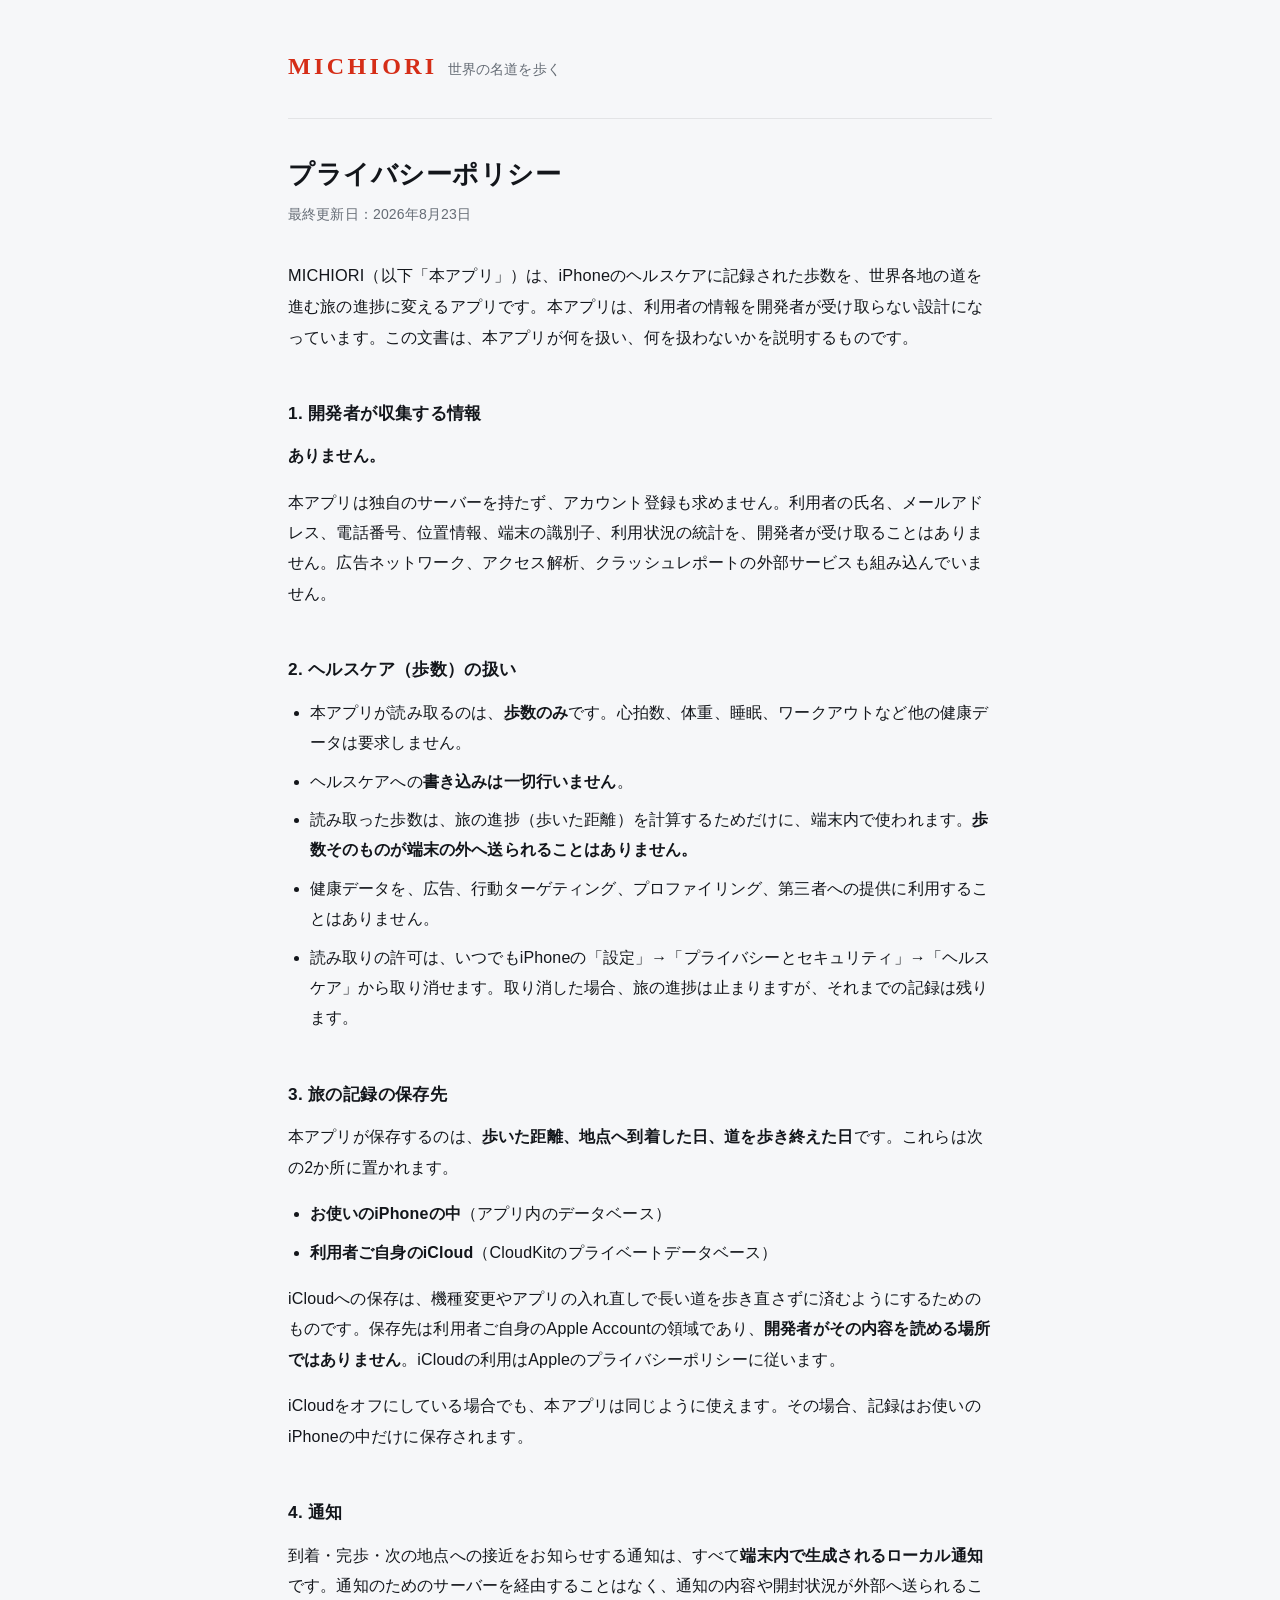
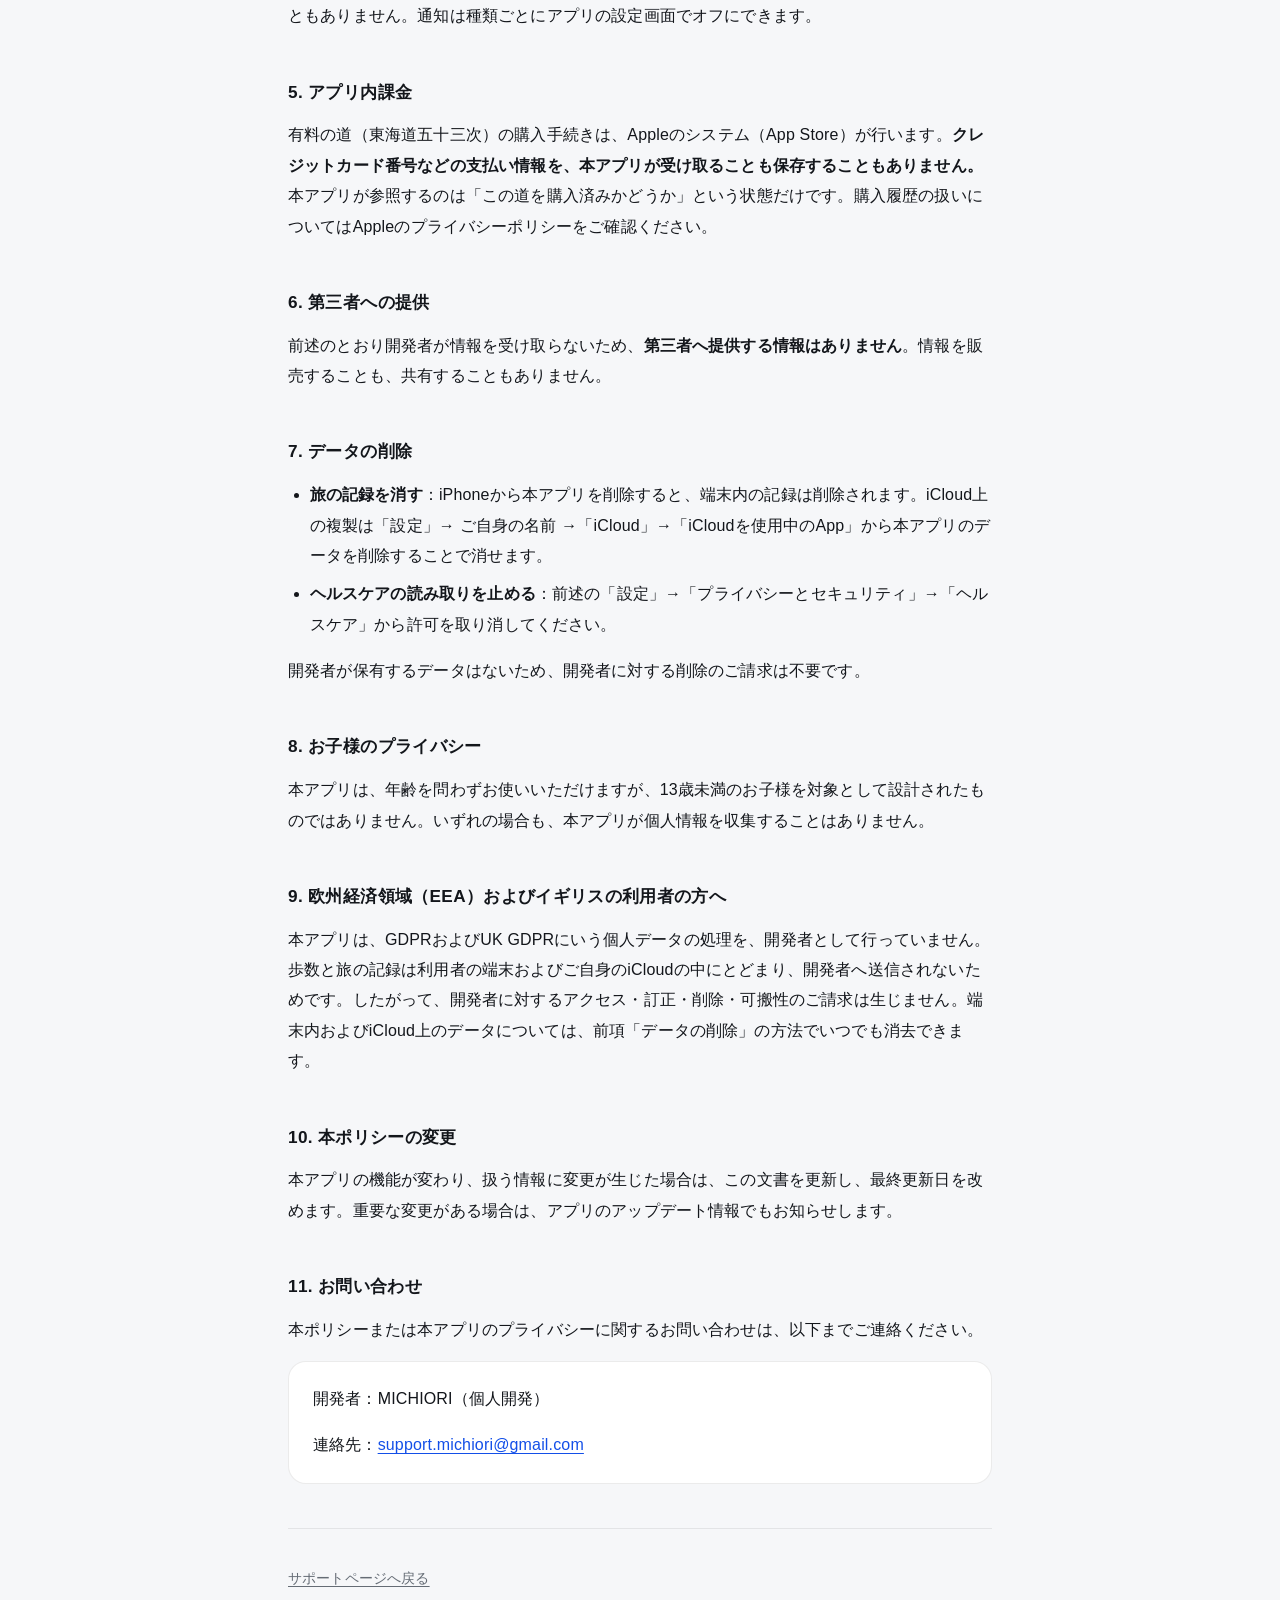
==== privacy-policy.html @ 14dda712 "サポートページとプライバシーポリシーを公開する" ====
<!doctype html>
<html lang="ja">
  <head>
    <meta charset="utf-8" />
    <meta name="viewport" content="width=device-width, initial-scale=1" />
    <title>プライバシーポリシー｜MICHIORI</title>
    <meta
      name="description"
      content="iOSアプリMICHIORIのプライバシーポリシー。歩数と旅の記録は端末とご自身のiCloudにとどまり、開発者が受け取ることはありません。"
    />
    <link rel="stylesheet" href="style.css" />
  </head>
  <body>
    <div class="wrap">
      <header class="site">
        <a class="brand" href="./">
          <span class="mark">MICHIORI</span>
          <span class="tag">世界の名道を歩く</span>
        </a>
      </header>

      <main>
        <h1>プライバシーポリシー</h1>
        <p class="updated">最終更新日：2026年8月23日</p>

        <p class="lead">
          MICHIORI（以下「本アプリ」）は、iPhoneのヘルスケアに記録された歩数を、世界各地の道を進む旅の進捗に変えるアプリです。本アプリは、利用者の情報を開発者が受け取らない設計になっています。この文書は、本アプリが何を扱い、何を扱わないかを説明するものです。
        </p>

        <h2>1. 開発者が収集する情報</h2>
        <p><strong>ありません。</strong></p>
        <p>
          本アプリは独自のサーバーを持たず、アカウント登録も求めません。利用者の氏名、メールアドレス、電話番号、位置情報、端末の識別子、利用状況の統計を、開発者が受け取ることはありません。広告ネットワーク、アクセス解析、クラッシュレポートの外部サービスも組み込んでいません。
        </p>

        <h2>2. ヘルスケア（歩数）の扱い</h2>
        <ul>
          <li>
            本アプリが読み取るのは、<strong>歩数のみ</strong>です。心拍数、体重、睡眠、ワークアウトなど他の健康データは要求しません。
          </li>
          <li>ヘルスケアへの<strong>書き込みは一切行いません</strong>。</li>
          <li>
            読み取った歩数は、旅の進捗（歩いた距離）を計算するためだけに、端末内で使われます。<strong>歩数そのものが端末の外へ送られることはありません。</strong>
          </li>
          <li>健康データを、広告、行動ターゲティング、プロファイリング、第三者への提供に利用することはありません。</li>
          <li>
            読み取りの許可は、いつでもiPhoneの「設定」→「プライバシーとセキュリティ」→「ヘルスケア」から取り消せます。取り消した場合、旅の進捗は止まりますが、それまでの記録は残ります。
          </li>
        </ul>

        <h2>3. 旅の記録の保存先</h2>
        <p>
          本アプリが保存するのは、<strong>歩いた距離、地点へ到着した日、道を歩き終えた日</strong>です。これらは次の2か所に置かれます。
        </p>
        <ul>
          <li><strong>お使いのiPhoneの中</strong>（アプリ内のデータベース）</li>
          <li><strong>利用者ご自身のiCloud</strong>（CloudKitのプライベートデータベース）</li>
        </ul>
        <p>
          iCloudへの保存は、機種変更やアプリの入れ直しで長い道を歩き直さずに済むようにするためのものです。保存先は利用者ご自身のApple Accountの領域であり、<strong>開発者がその内容を読める場所ではありません</strong>。iCloudの利用はAppleのプライバシーポリシーに従います。
        </p>
        <p>
          iCloudをオフにしている場合でも、本アプリは同じように使えます。その場合、記録はお使いのiPhoneの中だけに保存されます。
        </p>

        <h2>4. 通知</h2>
        <p>
          到着・完歩・次の地点への接近をお知らせする通知は、すべて<strong>端末内で生成されるローカル通知</strong>です。通知のためのサーバーを経由することはなく、通知の内容や開封状況が外部へ送られることもありません。通知は種類ごとにアプリの設定画面でオフにできます。
        </p>

        <h2>5. アプリ内課金</h2>
        <p>
          有料の道（東海道五十三次）の購入手続きは、Appleのシステム（App Store）が行います。<strong>クレジットカード番号などの支払い情報を、本アプリが受け取ることも保存することもありません。</strong>
          本アプリが参照するのは「この道を購入済みかどうか」という状態だけです。購入履歴の扱いについてはAppleのプライバシーポリシーをご確認ください。
        </p>

        <h2>6. 第三者への提供</h2>
        <p>
          前述のとおり開発者が情報を受け取らないため、<strong>第三者へ提供する情報はありません</strong>。情報を販売することも、共有することもありません。
        </p>

        <h2>7. データの削除</h2>
        <ul>
          <li>
            <strong>旅の記録を消す</strong>：iPhoneから本アプリを削除すると、端末内の記録は削除されます。iCloud上の複製は「設定」→ ご自身の名前 →「iCloud」→「iCloudを使用中のApp」から本アプリのデータを削除することで消せます。
          </li>
          <li>
            <strong>ヘルスケアの読み取りを止める</strong>：前述の「設定」→「プライバシーとセキュリティ」→「ヘルスケア」から許可を取り消してください。
          </li>
        </ul>
        <p>開発者が保有するデータはないため、開発者に対する削除のご請求は不要です。</p>

        <h2>8. お子様のプライバシー</h2>
        <p>
          本アプリは、年齢を問わずお使いいただけますが、13歳未満のお子様を対象として設計されたものではありません。いずれの場合も、本アプリが個人情報を収集することはありません。
        </p>

        <h2>9. 欧州経済領域（EEA）およびイギリスの利用者の方へ</h2>
        <p>
          本アプリは、GDPRおよびUK GDPRにいう個人データの処理を、開発者として行っていません。歩数と旅の記録は利用者の端末およびご自身のiCloudの中にとどまり、開発者へ送信されないためです。したがって、開発者に対するアクセス・訂正・削除・可搬性のご請求は生じません。端末内およびiCloud上のデータについては、前項「データの削除」の方法でいつでも消去できます。
        </p>

        <h2>10. 本ポリシーの変更</h2>
        <p>
          本アプリの機能が変わり、扱う情報に変更が生じた場合は、この文書を更新し、最終更新日を改めます。重要な変更がある場合は、アプリのアップデート情報でもお知らせします。
        </p>

        <h2>11. お問い合わせ</h2>
        <p>本ポリシーまたは本アプリのプライバシーに関するお問い合わせは、以下までご連絡ください。</p>
        <div class="card">
          <p>開発者：MICHIORI（個人開発）</p>
          <p>
            連絡先：<a href="mailto:support.michiori@gmail.com">support.michiori@gmail.com</a>
          </p>
        </div>
      </main>

      <hr />
      <footer class="site">
        <p><a href="./">サポートページへ戻る</a></p>
      </footer>
    </div>
  </body>
</html>
---- style.css ----
:root {
  --paper: #f6f7f9;
  --surface: #ffffff;
  --text: #13161b;
  --muted: #656c75;
  --blue: #134fe8;
  --vermilion: #d52d17;
  --line: rgba(0, 0, 0, 0.08);
}

@media (prefers-color-scheme: dark) {
  :root {
    --paper: #14161a;
    --surface: #1c1f25;
    --text: #eceef2;
    --muted: #a0a7b2;
    --blue: #7fa0ff;
    --vermilion: #ff7a5e;
    --line: rgba(255, 255, 255, 0.12);
  }
}

* {
  box-sizing: border-box;
}

html {
  -webkit-text-size-adjust: 100%;
}

body {
  margin: 0;
  padding: 0 20px 72px;
  background: var(--paper);
  color: var(--text);
  font-family: -apple-system, BlinkMacSystemFont, "Hiragino Sans", "Noto Sans JP",
    "Yu Gothic", sans-serif;
  font-size: 16px;
  line-height: 1.9;
  letter-spacing: 0.01em;
}

.wrap {
  max-width: 44rem;
  margin: 0 auto;
}

header.site {
  padding: 44px 0 28px;
  border-bottom: 1px solid var(--line);
  margin-bottom: 36px;
}

.brand {
  display: inline-flex;
  align-items: baseline;
  gap: 10px;
  text-decoration: none;
  color: inherit;
}

.brand .mark {
  font-family: "Hiragino Mincho ProN", "Yu Mincho", "Noto Serif JP", serif;
  font-size: 1.5rem;
  font-weight: 600;
  letter-spacing: 0.14em;
  color: var(--vermilion);
}

.brand .tag {
  font-size: 0.875rem;
  color: var(--muted);
}

h1 {
  font-size: 1.6rem;
  line-height: 1.5;
  margin: 0 0 8px;
  letter-spacing: 0.02em;
}

h2 {
  font-size: 1.075rem;
  margin: 40px 0 12px;
  padding-top: 4px;
  letter-spacing: 0.02em;
}

h3 {
  font-size: 1rem;
  margin: 28px 0 6px;
}

p,
ul,
ol {
  margin: 0 0 16px;
}

ul,
ol {
  padding-left: 1.35em;
}

li {
  margin-bottom: 8px;
}

a {
  color: var(--blue);
  text-underline-offset: 3px;
}

strong {
  font-weight: 600;
}

.updated {
  color: var(--muted);
  font-size: 0.875rem;
  margin-bottom: 32px;
}

.lead {
  font-size: 1.02rem;
}

.card {
  background: var(--surface);
  border: 1px solid var(--line);
  border-radius: 18px;
  padding: 22px 24px;
  margin: 0 0 20px;
}

.card p:last-child,
.card ul:last-child {
  margin-bottom: 0;
}

.contact-mail {
  display: inline-block;
  font-size: 1.075rem;
  font-weight: 600;
  margin: 2px 0 10px;
  word-break: break-all;
}

.note {
  color: var(--muted);
  font-size: 0.9rem;
}

.faq h3 {
  margin-top: 26px;
}

.faq h3:first-of-type {
  margin-top: 0;
}

hr {
  border: 0;
  border-top: 1px solid var(--line);
  margin: 44px 0 28px;
}

footer.site {
  color: var(--muted);
  font-size: 0.875rem;
  padding-top: 8px;
}

footer.site a {
  color: var(--muted);
}
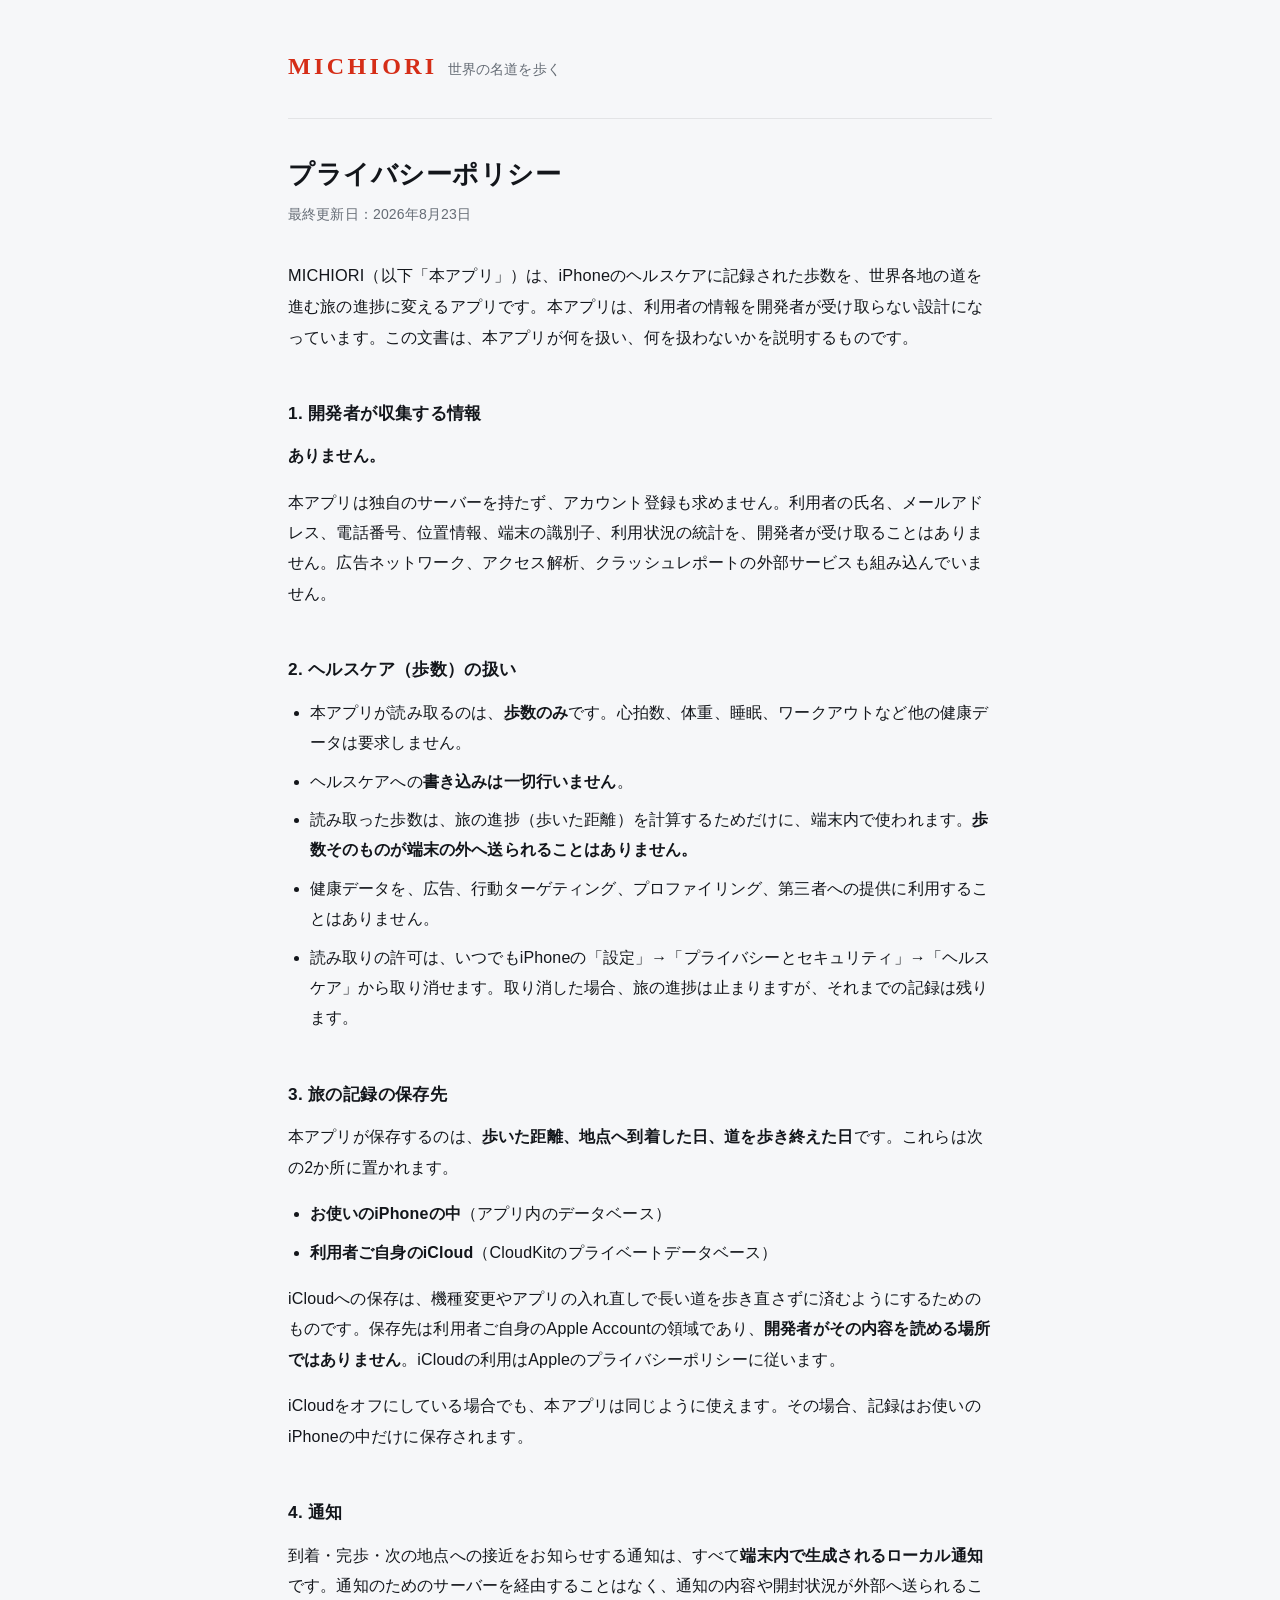
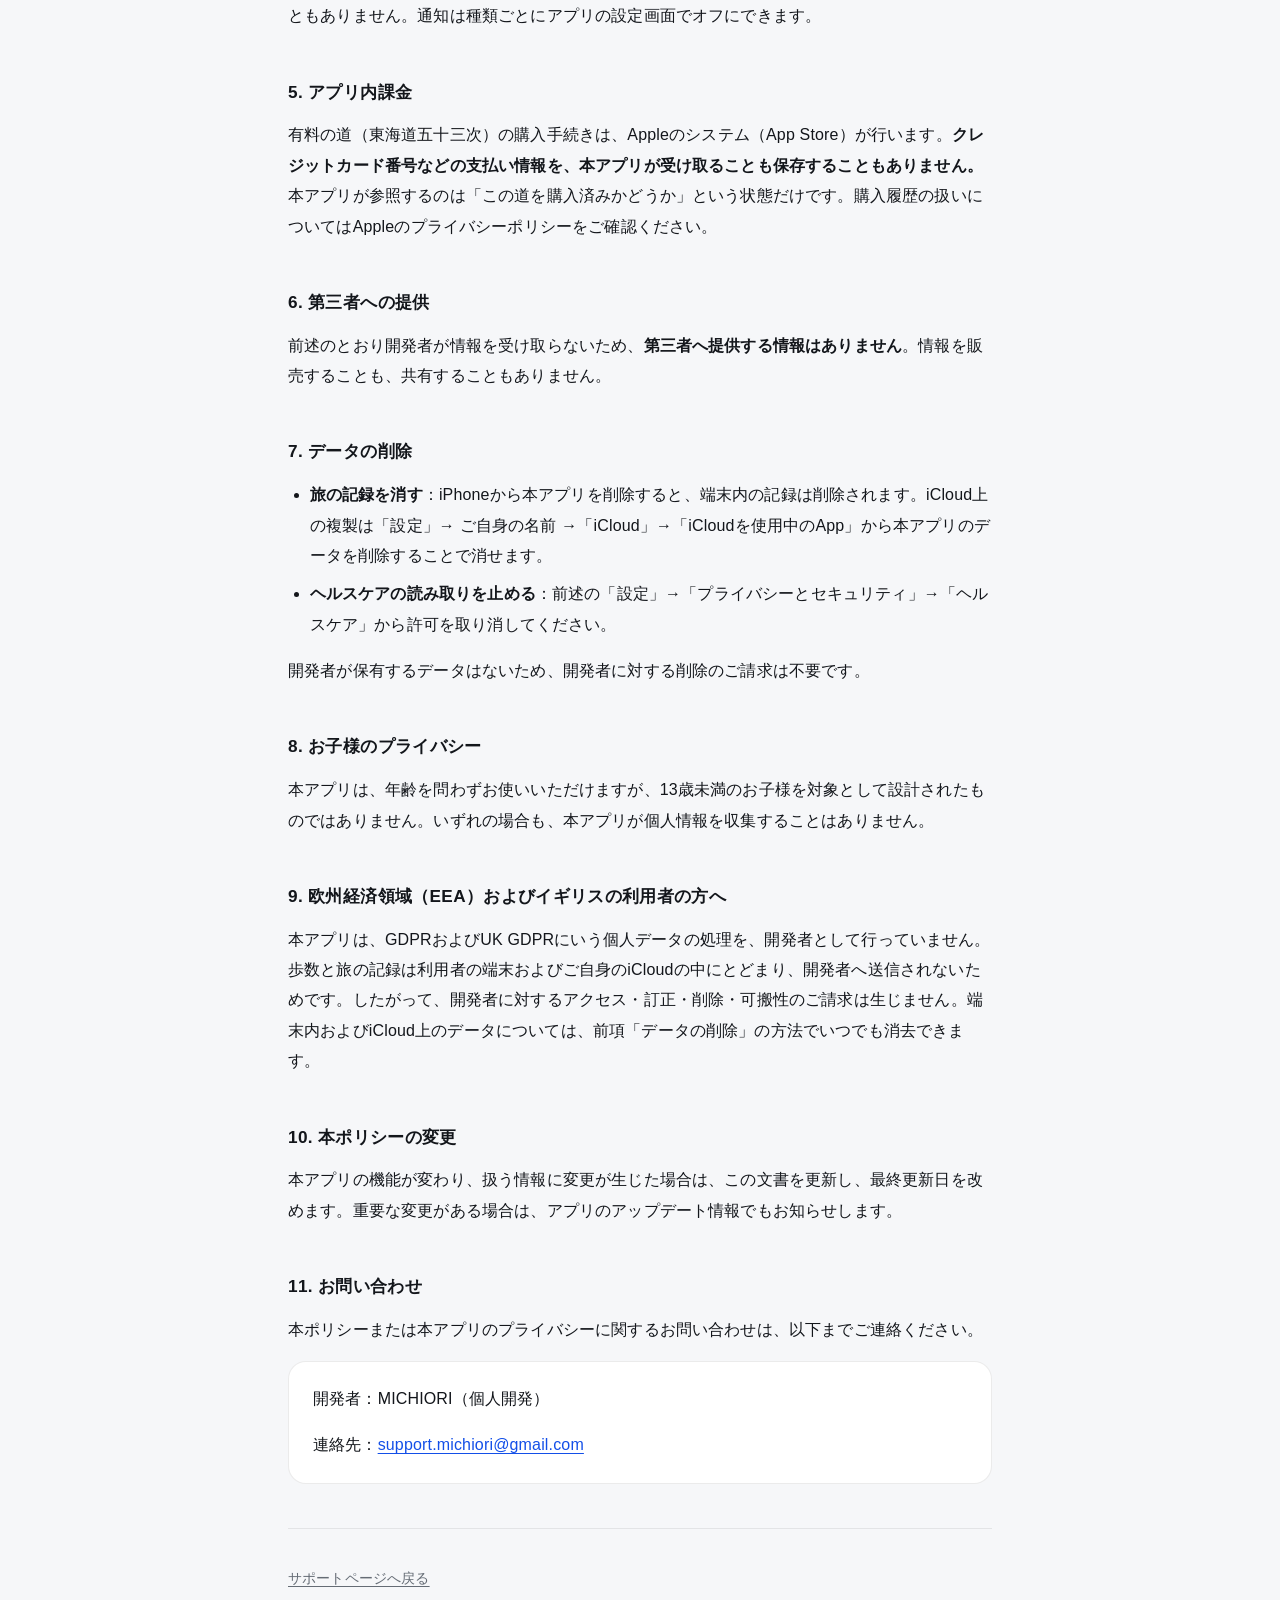
==== commit 4faad1d9: "トップページをサポート兼LPにする App Store Connectに登録済みのサポートURLがルートであるため、ページを 分けず、上半分にアプリの紹介、下半分に従来のサポートを置いた1枚にする。 " ====
--- a/privacy-policy.html
+++ b/privacy-policy.html
@@ -8,6 +8,10 @@
       name="description"
       content="iOSアプリMICHIORIのプライバシーポリシー。歩数と旅の記録は端末とご自身のiCloudにとどまり、開発者が受け取ることはありません。"
     />
+    <link rel="icon" href="images/favicon.png" sizes="64x64" />
+    <link rel="apple-touch-icon" href="images/apple-touch-icon.png" />
+    <meta name="theme-color" content="#f6f7f9" media="(prefers-color-scheme: light)" />
+    <meta name="theme-color" content="#14161a" media="(prefers-color-scheme: dark)" />
     <link rel="stylesheet" href="style.css" />
   </head>
   <body>
--- a/style.css
+++ b/style.css
@@ -174,3 +174,307 @@
 footer.site a {
   color: var(--muted);
 }
+
+/* ------------------------------------------------------------------
+   LP（トップページ）用。サポート・ポリシーの既存要素には触れない。
+   ------------------------------------------------------------------ */
+
+:root {
+  --cta-bg: #c62a15;
+  --cta-text: #ffffff;
+  --accent-soft: rgba(213, 45, 23, 0.09);
+}
+
+@media (prefers-color-scheme: dark) {
+  :root {
+    --cta-bg: #ff7a5e;
+    --cta-text: #241009;
+    --accent-soft: rgba(255, 122, 94, 0.13);
+  }
+}
+
+header.site {
+  display: flex;
+  flex-wrap: wrap;
+  align-items: baseline;
+  justify-content: space-between;
+  gap: 8px 20px;
+}
+
+.site-nav {
+  display: flex;
+  flex-wrap: wrap;
+  gap: 18px;
+  font-size: 0.9rem;
+}
+
+.site-nav a {
+  color: var(--muted);
+  text-decoration: none;
+  border-bottom: 1px solid var(--line);
+  padding-bottom: 2px;
+}
+
+.site-nav a:hover {
+  color: var(--text);
+}
+
+section {
+  scroll-margin-top: 20px;
+}
+
+main > section + section {
+  margin-top: 56px;
+}
+
+.eyebrow {
+  color: var(--muted);
+  font-size: 0.8rem;
+  letter-spacing: 0.16em;
+  margin: 0 0 10px;
+}
+
+.hero h1 {
+  font-size: clamp(1.75rem, 6.4vw, 2.45rem);
+  line-height: 1.45;
+  letter-spacing: 0.03em;
+  margin-bottom: 18px;
+}
+
+.hero .lead {
+  max-width: 34rem;
+}
+
+.cta {
+  margin: 24px 0 10px;
+}
+
+.button {
+  display: inline-block;
+  background: var(--cta-bg);
+  color: var(--cta-text);
+  font-size: 1rem;
+  font-weight: 600;
+  letter-spacing: 0.04em;
+  text-decoration: none;
+  padding: 14px 30px;
+  border-radius: 999px;
+  line-height: 1.4;
+}
+
+.button:hover {
+  opacity: 0.88;
+}
+
+.button:focus-visible,
+a:focus-visible {
+  outline: 2px solid var(--cta-bg);
+  outline-offset: 3px;
+}
+
+.cta-note {
+  margin-bottom: 6px;
+}
+
+.support-hint {
+  margin-bottom: 0;
+}
+
+.support-hint a {
+  color: var(--muted);
+}
+
+.cta-tail {
+  margin-top: 34px;
+}
+
+.shots {
+  display: flex;
+  flex-wrap: wrap;
+  justify-content: center;
+  gap: 16px;
+  margin-top: 30px;
+}
+
+.shots img {
+  width: calc(33.333% - 11px);
+  min-width: 150px;
+  max-width: 228px;
+  height: auto;
+  border-radius: 16px;
+  border: 1px solid var(--line);
+  box-shadow: 0 10px 30px rgba(0, 0, 0, 0.12);
+}
+
+.hero-shots img {
+  width: calc(50% - 8px);
+  max-width: 248px;
+}
+
+.step-list {
+  list-style: none;
+  counter-reset: step;
+  padding: 0;
+  margin: 0;
+}
+
+.step-list li {
+  counter-increment: step;
+  position: relative;
+  padding-left: 46px;
+  margin-bottom: 26px;
+}
+
+.step-list li::before {
+  content: counter(step);
+  position: absolute;
+  left: 0;
+  top: 2px;
+  width: 30px;
+  height: 30px;
+  border-radius: 50%;
+  background: var(--accent-soft);
+  color: var(--vermilion);
+  font-size: 0.9rem;
+  font-weight: 600;
+  display: flex;
+  align-items: center;
+  justify-content: center;
+}
+
+.step-list h3 {
+  margin: 0 0 4px;
+}
+
+.step-list p {
+  margin-bottom: 0;
+}
+
+.routes {
+  display: flex;
+  flex-direction: column;
+  gap: 18px;
+}
+
+.route {
+  background: var(--surface);
+  border: 1px solid var(--line);
+  border-radius: 18px;
+  overflow: hidden;
+}
+
+.route img {
+  display: block;
+  width: 100%;
+  height: auto;
+}
+
+.route-body {
+  padding: 18px 22px 20px;
+}
+
+.route h3 {
+  margin: 0 0 8px;
+}
+
+.route p {
+  margin-bottom: 0;
+}
+
+.route .meta {
+  display: flex;
+  flex-wrap: wrap;
+  align-items: center;
+  gap: 10px;
+  color: var(--muted);
+  font-size: 0.875rem;
+  margin-bottom: 8px;
+}
+
+.price {
+  background: var(--accent-soft);
+  color: var(--vermilion);
+  font-weight: 600;
+  border-radius: 999px;
+  padding: 2px 12px;
+}
+
+@media (min-width: 34rem) {
+  .route {
+    display: flex;
+    align-items: stretch;
+  }
+
+  .route img {
+    width: 42%;
+    height: 100%;
+    object-fit: cover;
+  }
+
+  .route-body {
+    width: 58%;
+    padding: 20px 24px;
+  }
+}
+
+.quiet-list {
+  list-style: none;
+  padding: 0;
+  margin: 0;
+}
+
+.quiet-list li {
+  border-top: 1px solid var(--line);
+  padding: 14px 0;
+  margin: 0;
+}
+
+.quiet-list li:last-child {
+  border-bottom: 1px solid var(--line);
+}
+
+#support .section-lead {
+  font-size: 1.6rem;
+  margin-top: 0;
+}
+
+#support h3.sub {
+  font-size: 1.075rem;
+  margin: 36px 0 12px;
+}
+
+#support .faq h4 {
+  font-size: 1rem;
+  margin: 26px 0 6px;
+}
+
+#support .faq h4:first-of-type {
+  margin-top: 0;
+}
+
+footer.site p {
+  margin-bottom: 6px;
+}
+
+/* 狭い画面では画面写真を横スクロールの一列にする（2枚＋1枚の折り返しを避ける） */
+@media (max-width: 33.999rem) {
+  .shots {
+    flex-wrap: nowrap;
+    justify-content: flex-start;
+    overflow-x: auto;
+    scroll-snap-type: x mandatory;
+    -webkit-overflow-scrolling: touch;
+    margin-left: -20px;
+    margin-right: -20px;
+    padding: 4px 20px 10px;
+  }
+
+  .shots img,
+  .hero-shots img {
+    flex: 0 0 auto;
+    width: 62%;
+    min-width: 0;
+    max-width: none;
+    scroll-snap-align: center;
+  }
+}
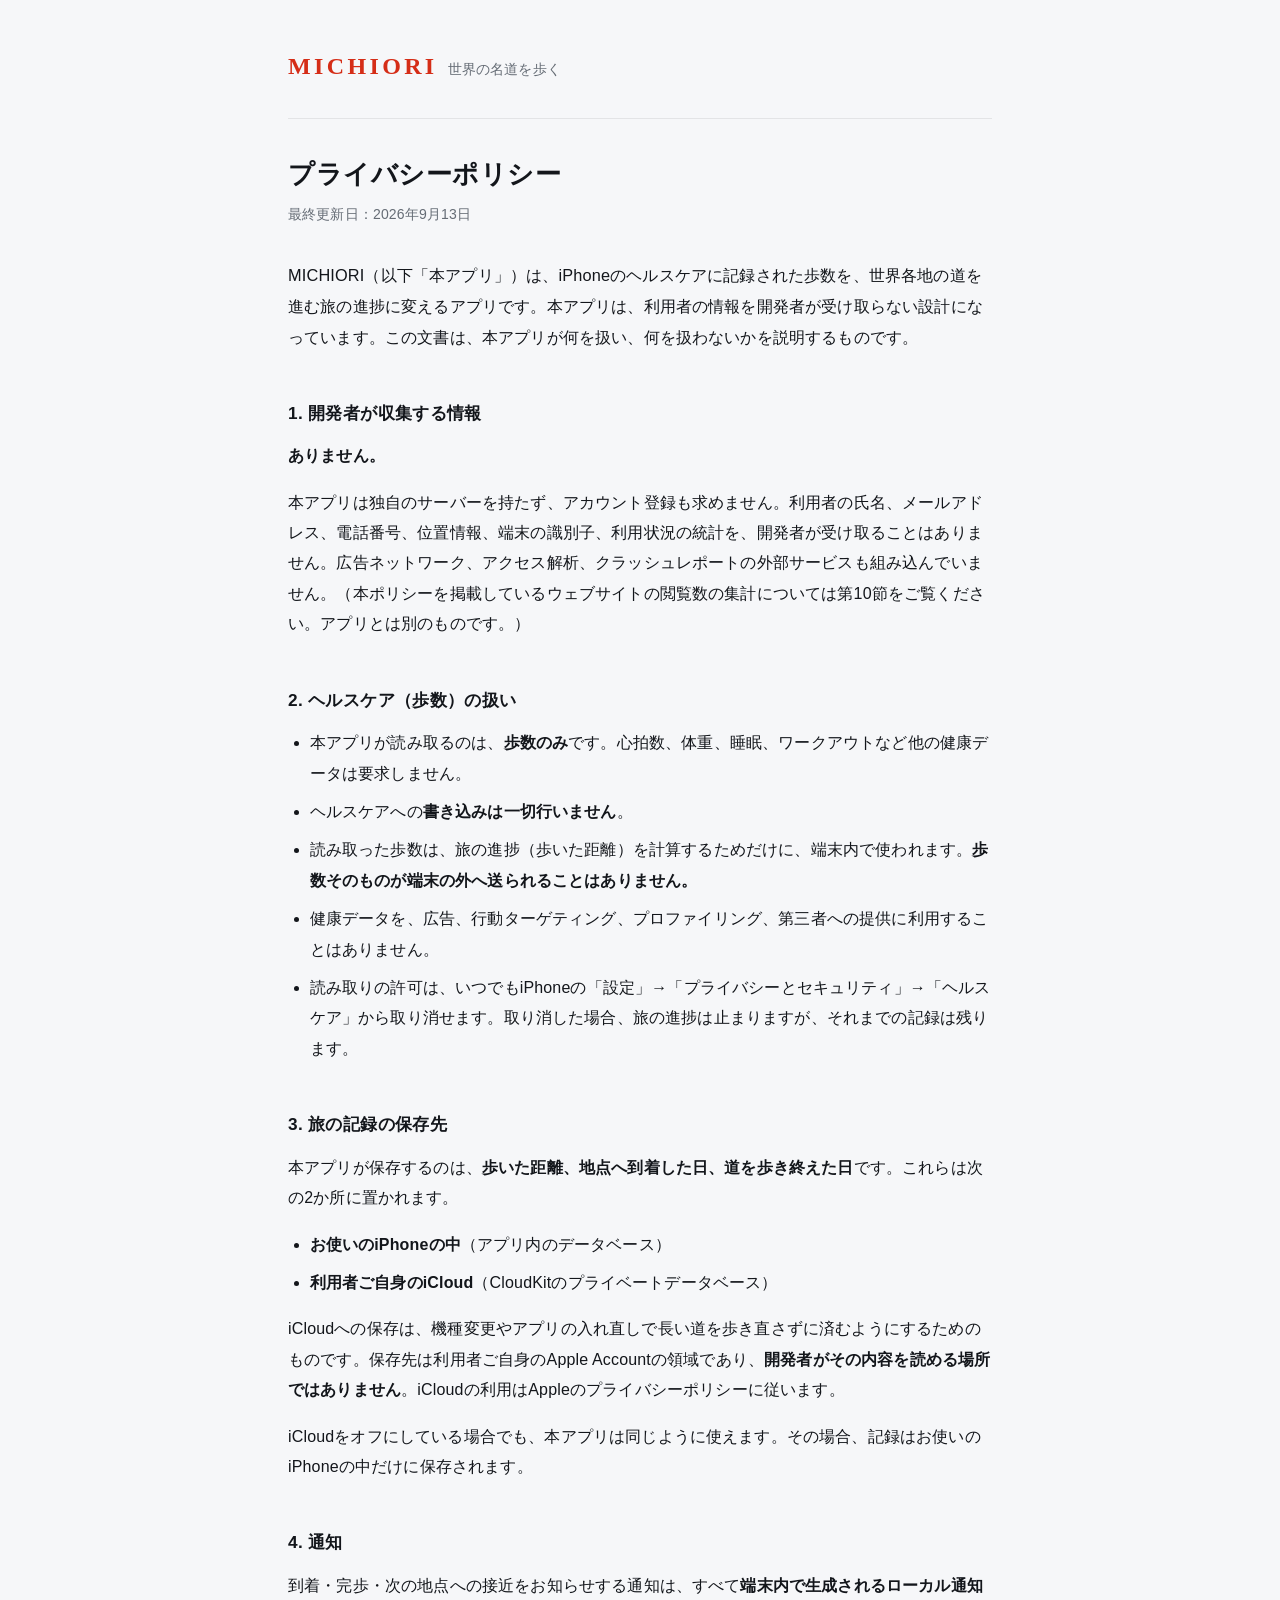
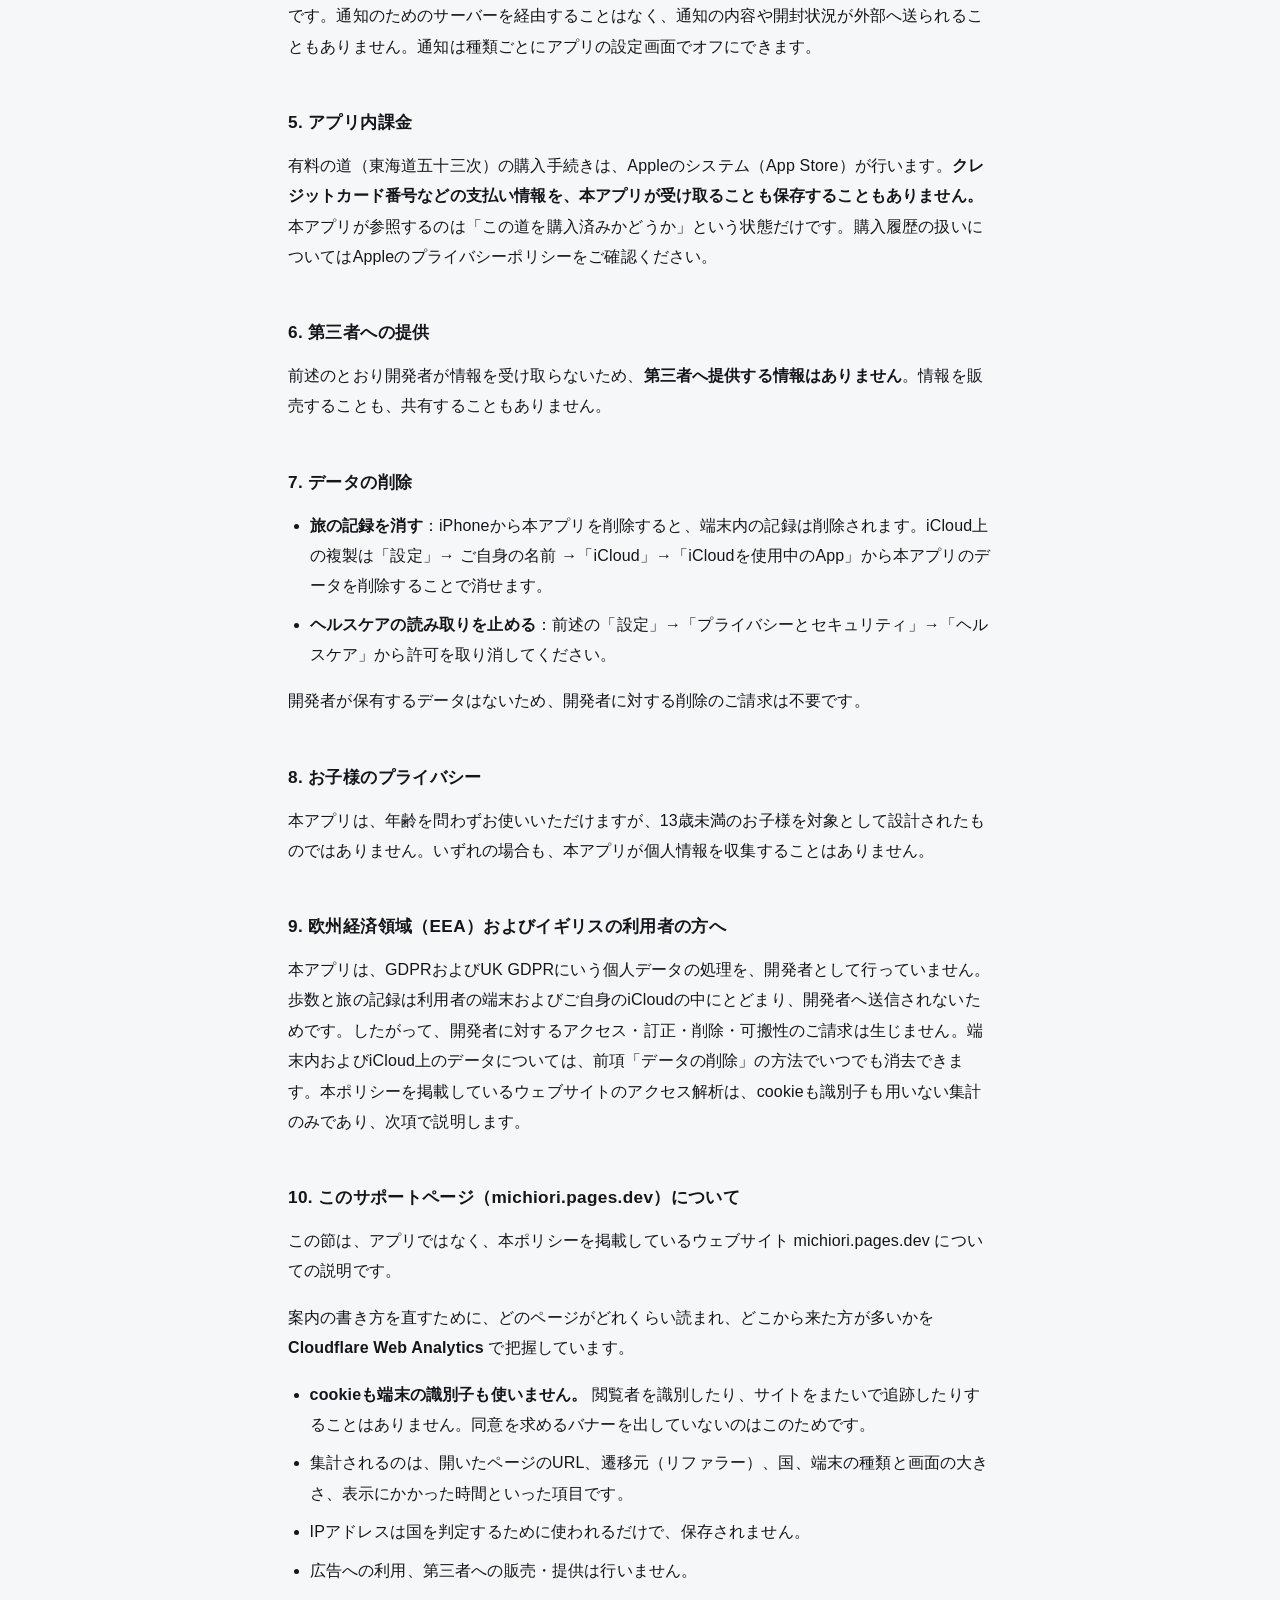
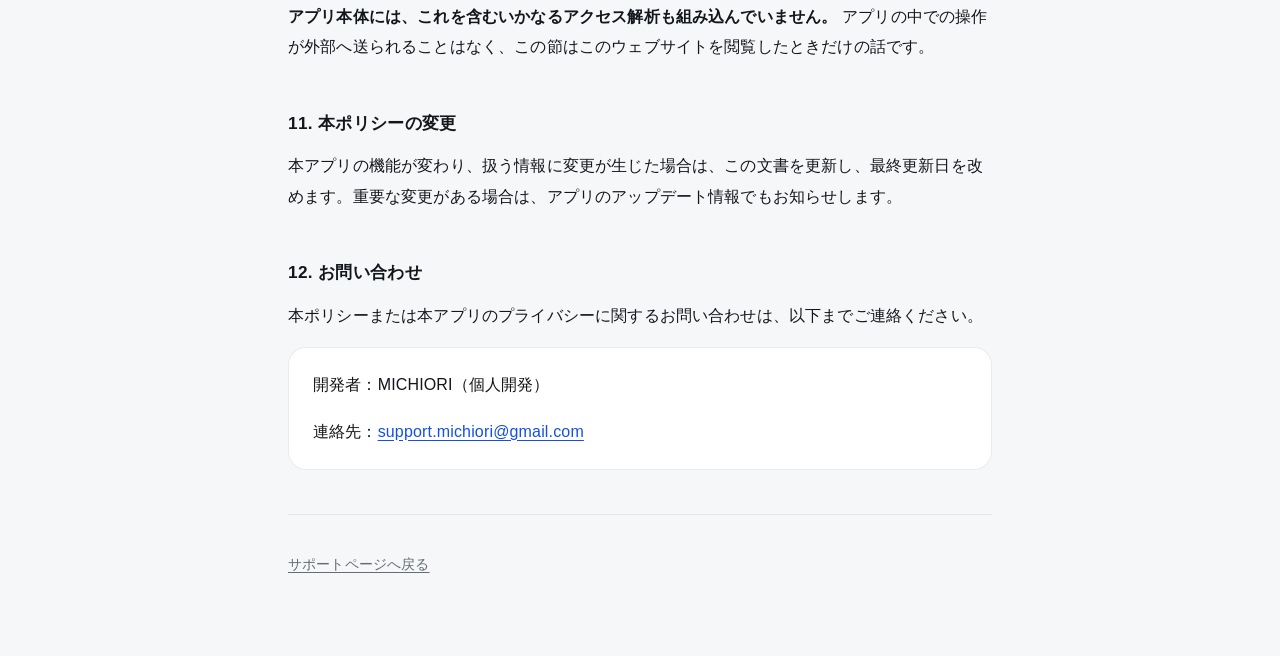
==== commit 742c3a46: "docs: サイトの閲覧計測をCloudflare Web Analyticsで行うことを明示する どれくらいの人が来てどこから来たかを知るために、サイト側の計測を入れる。 Googleアナリティクス" ====
--- a/privacy-policy.html
+++ b/privacy-policy.html
@@ -25,7 +25,7 @@
 
       <main>
         <h1>プライバシーポリシー</h1>
-        <p class="updated">最終更新日：2026年8月23日</p>
+        <p class="updated">最終更新日：2026年9月13日</p>
 
         <p class="lead">
           MICHIORI（以下「本アプリ」）は、iPhoneのヘルスケアに記録された歩数を、世界各地の道を進む旅の進捗に変えるアプリです。本アプリは、利用者の情報を開発者が受け取らない設計になっています。この文書は、本アプリが何を扱い、何を扱わないかを説明するものです。
@@ -34,7 +34,7 @@
         <h2>1. 開発者が収集する情報</h2>
         <p><strong>ありません。</strong></p>
         <p>
-          本アプリは独自のサーバーを持たず、アカウント登録も求めません。利用者の氏名、メールアドレス、電話番号、位置情報、端末の識別子、利用状況の統計を、開発者が受け取ることはありません。広告ネットワーク、アクセス解析、クラッシュレポートの外部サービスも組み込んでいません。
+          本アプリは独自のサーバーを持たず、アカウント登録も求めません。利用者の氏名、メールアドレス、電話番号、位置情報、端末の識別子、利用状況の統計を、開発者が受け取ることはありません。広告ネットワーク、アクセス解析、クラッシュレポートの外部サービスも組み込んでいません。（本ポリシーを掲載しているウェブサイトの閲覧数の集計については第10節をご覧ください。アプリとは別のものです。）
         </p>
 
         <h2>2. ヘルスケア（歩数）の扱い</h2>
@@ -101,15 +101,40 @@
 
         <h2>9. 欧州経済領域（EEA）およびイギリスの利用者の方へ</h2>
         <p>
-          本アプリは、GDPRおよびUK GDPRにいう個人データの処理を、開発者として行っていません。歩数と旅の記録は利用者の端末およびご自身のiCloudの中にとどまり、開発者へ送信されないためです。したがって、開発者に対するアクセス・訂正・削除・可搬性のご請求は生じません。端末内およびiCloud上のデータについては、前項「データの削除」の方法でいつでも消去できます。
+          本アプリは、GDPRおよびUK GDPRにいう個人データの処理を、開発者として行っていません。歩数と旅の記録は利用者の端末およびご自身のiCloudの中にとどまり、開発者へ送信されないためです。したがって、開発者に対するアクセス・訂正・削除・可搬性のご請求は生じません。端末内およびiCloud上のデータについては、前項「データの削除」の方法でいつでも消去できます。本ポリシーを掲載しているウェブサイトのアクセス解析は、cookieも識別子も用いない集計のみであり、次項で説明します。
         </p>
 
-        <h2>10. 本ポリシーの変更</h2>
+        <h2>10. このサポートページ（michiori.pages.dev）について</h2>
+        <p>
+          この節は、アプリではなく、本ポリシーを掲載しているウェブサイト
+          michiori.pages.dev についての説明です。
+        </p>
+        <p>
+          案内の書き方を直すために、どのページがどれくらい読まれ、どこから来た方が多いかを
+          <strong>Cloudflare Web Analytics</strong> で把握しています。
+        </p>
+        <ul>
+          <li>
+            <strong>cookieも端末の識別子も使いません。</strong>
+            閲覧者を識別したり、サイトをまたいで追跡したりすることはありません。同意を求めるバナーを出していないのはこのためです。
+          </li>
+          <li>
+            集計されるのは、開いたページのURL、遷移元（リファラー）、国、端末の種類と画面の大きさ、表示にかかった時間といった項目です。
+          </li>
+          <li>IPアドレスは国を判定するために使われるだけで、保存されません。</li>
+          <li>広告への利用、第三者への販売・提供は行いません。</li>
+        </ul>
+        <p>
+          <strong>アプリ本体には、これを含むいかなるアクセス解析も組み込んでいません。</strong>
+          アプリの中での操作が外部へ送られることはなく、この節はこのウェブサイトを閲覧したときだけの話です。
+        </p>
+
+        <h2>11. 本ポリシーの変更</h2>
         <p>
           本アプリの機能が変わり、扱う情報に変更が生じた場合は、この文書を更新し、最終更新日を改めます。重要な変更がある場合は、アプリのアップデート情報でもお知らせします。
         </p>
 
-        <h2>11. お問い合わせ</h2>
+        <h2>12. お問い合わせ</h2>
         <p>本ポリシーまたは本アプリのプライバシーに関するお問い合わせは、以下までご連絡ください。</p>
         <div class="card">
           <p>開発者：MICHIORI（個人開発）</p>
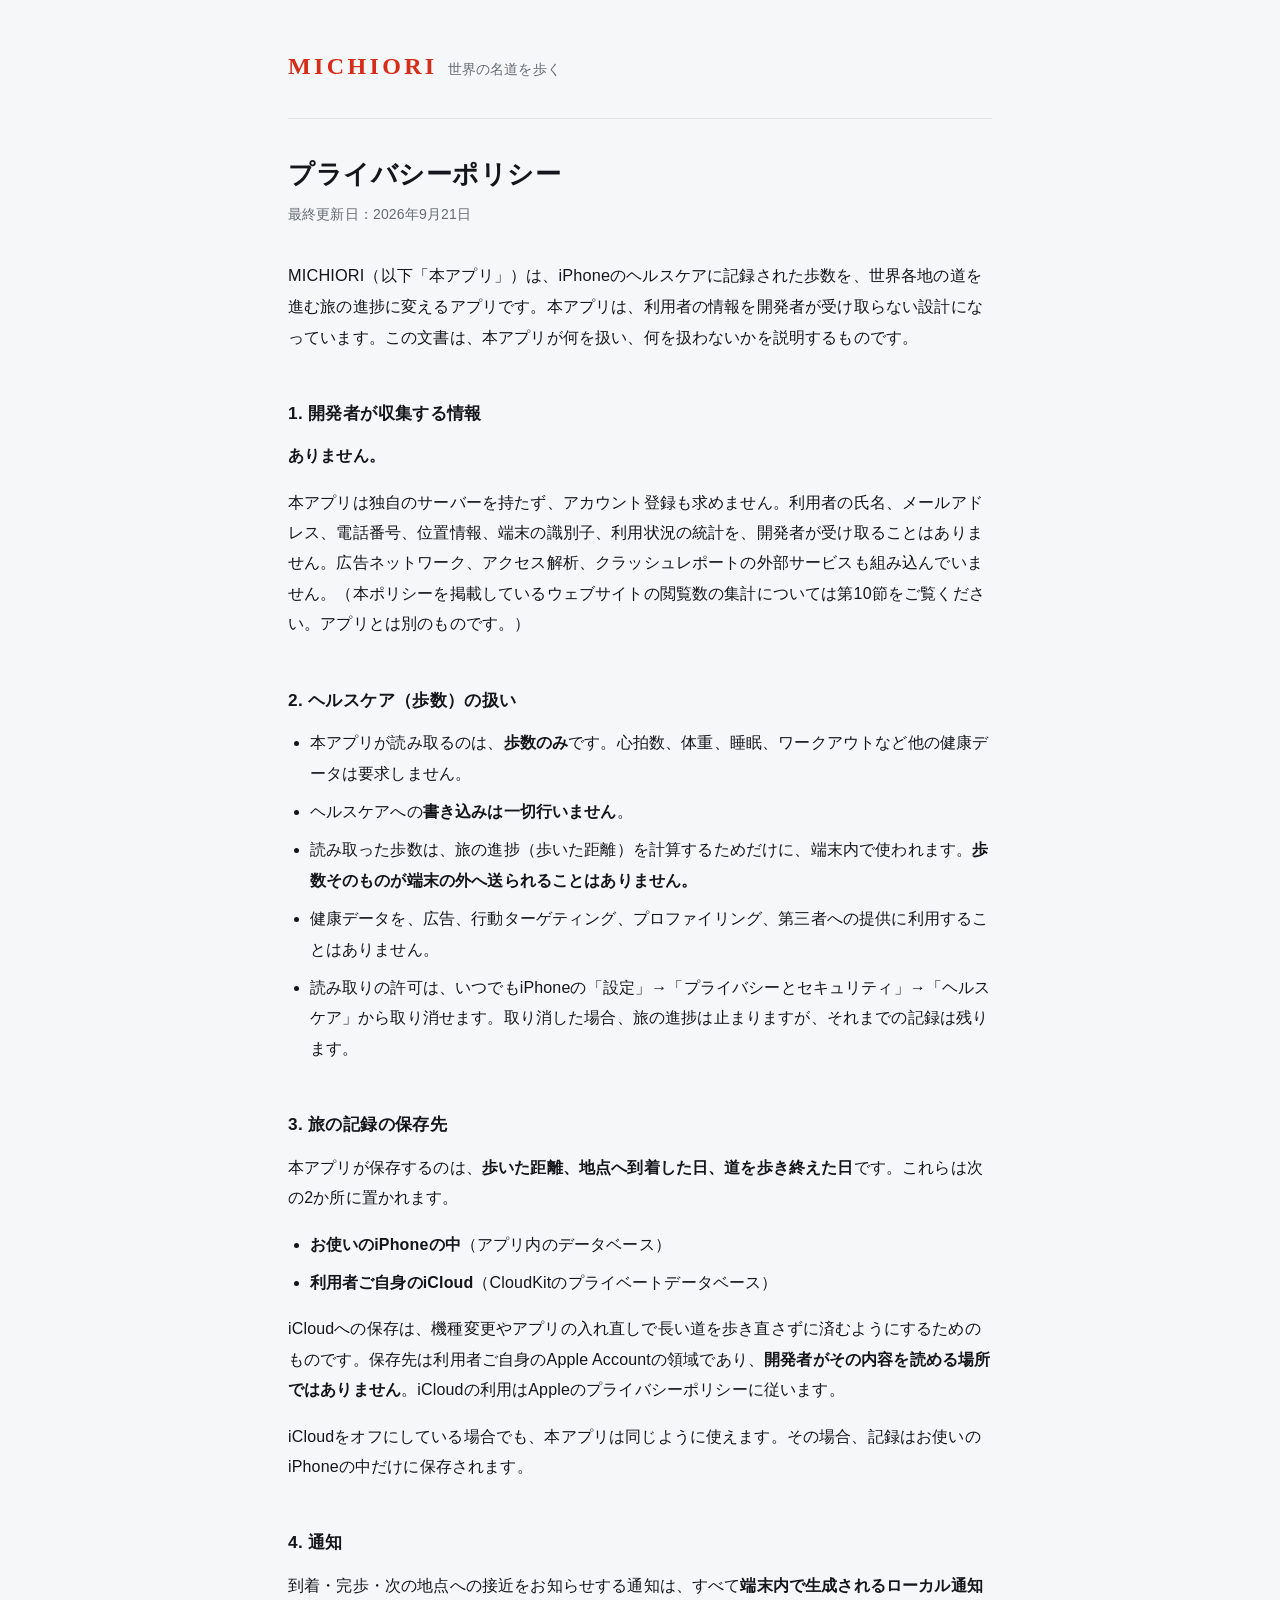
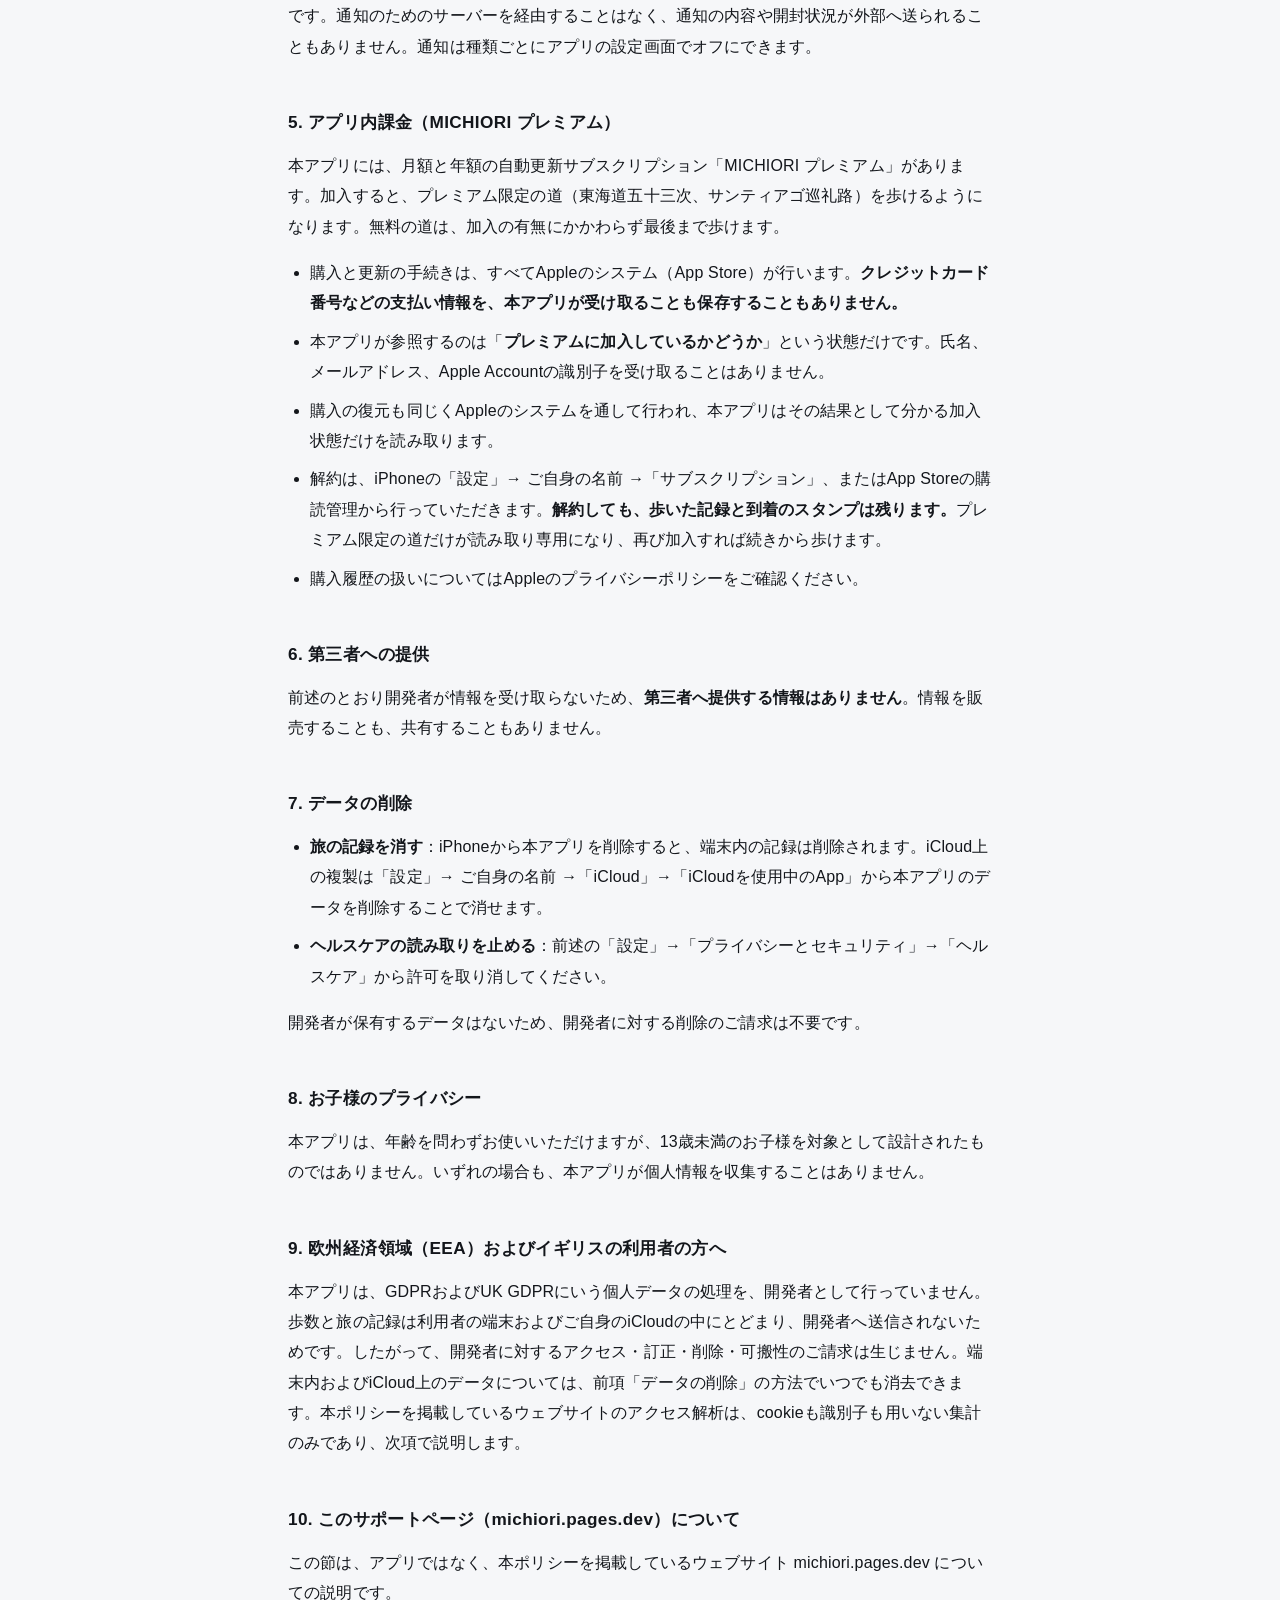
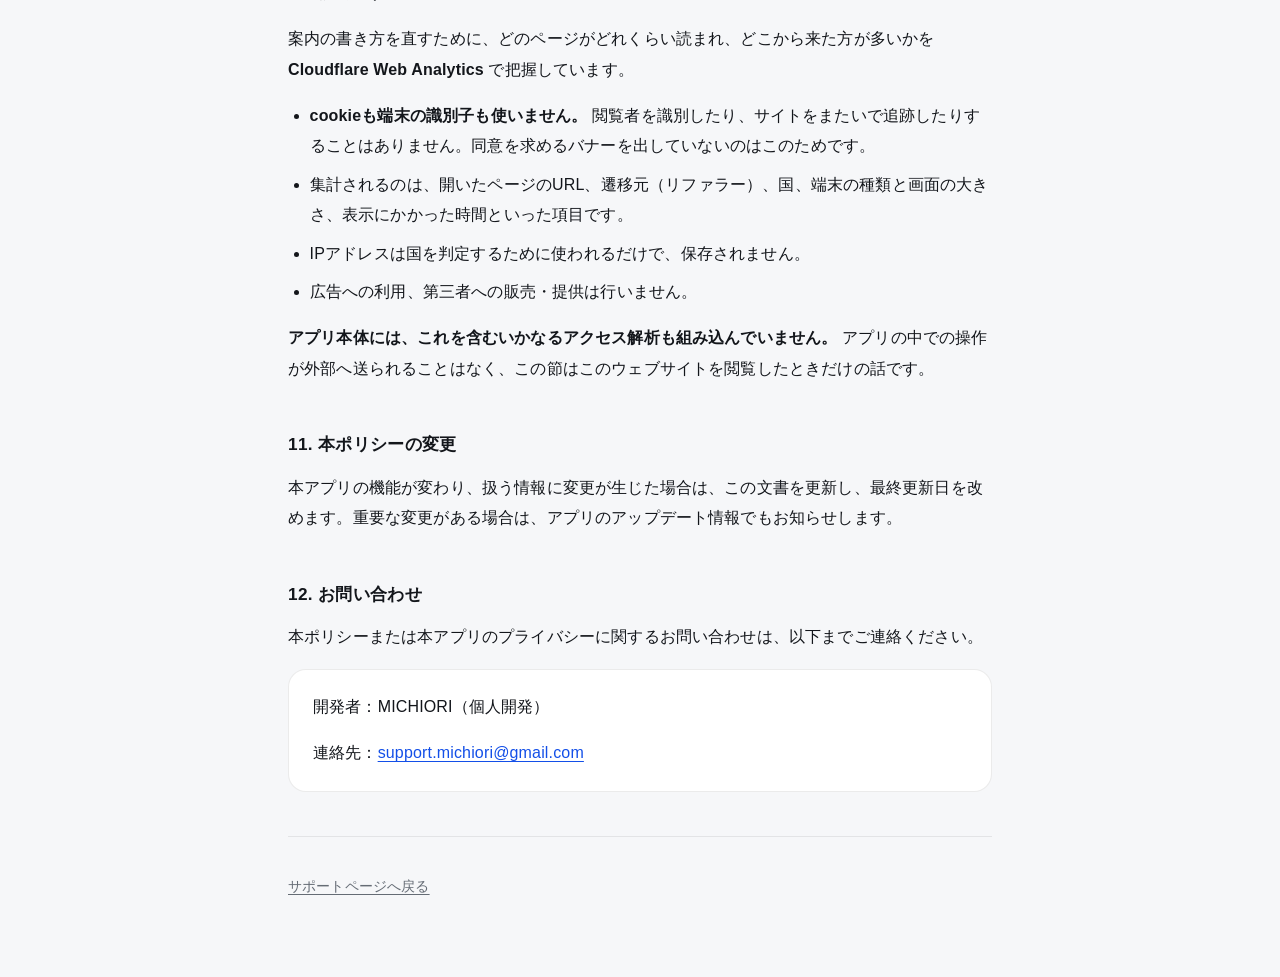
==== commit 623ace2b: "fix: 販売案内をプレミアム購読へ更新する アプリ本体が買い切りから自動更新サブスクリプションへ移行したため、公開中のLP、FAQ、プライバシーポリシーを現行仕様に同期する。  - 無料4ルートとプ" ====
--- a/privacy-policy.html
+++ b/privacy-policy.html
@@ -25,7 +25,7 @@
 
       <main>
         <h1>プライバシーポリシー</h1>
-        <p class="updated">最終更新日：2026年9月13日</p>
+        <p class="updated">最終更新日：2026年9月21日</p>
 
         <p class="lead">
           MICHIORI（以下「本アプリ」）は、iPhoneのヘルスケアに記録された歩数を、世界各地の道を進む旅の進捗に変えるアプリです。本アプリは、利用者の情報を開発者が受け取らない設計になっています。この文書は、本アプリが何を扱い、何を扱わないかを説明するものです。
@@ -72,11 +72,17 @@
           到着・完歩・次の地点への接近をお知らせする通知は、すべて<strong>端末内で生成されるローカル通知</strong>です。通知のためのサーバーを経由することはなく、通知の内容や開封状況が外部へ送られることもありません。通知は種類ごとにアプリの設定画面でオフにできます。
         </p>
 
-        <h2>5. アプリ内課金</h2>
+        <h2>5. アプリ内課金（MICHIORI プレミアム）</h2>
         <p>
-          有料の道（東海道五十三次）の購入手続きは、Appleのシステム（App Store）が行います。<strong>クレジットカード番号などの支払い情報を、本アプリが受け取ることも保存することもありません。</strong>
-          本アプリが参照するのは「この道を購入済みかどうか」という状態だけです。購入履歴の扱いについてはAppleのプライバシーポリシーをご確認ください。
+          本アプリには、月額と年額の自動更新サブスクリプション「MICHIORI プレミアム」があります。加入すると、プレミアム限定の道（東海道五十三次、サンティアゴ巡礼路）を歩けるようになります。無料の道は、加入の有無にかかわらず最後まで歩けます。
         </p>
+        <ul>
+          <li>購入と更新の手続きは、すべてAppleのシステム（App Store）が行います。<strong>クレジットカード番号などの支払い情報を、本アプリが受け取ることも保存することもありません。</strong></li>
+          <li>本アプリが参照するのは「<strong>プレミアムに加入しているかどうか</strong>」という状態だけです。氏名、メールアドレス、Apple Accountの識別子を受け取ることはありません。</li>
+          <li>購入の復元も同じくAppleのシステムを通して行われ、本アプリはその結果として分かる加入状態だけを読み取ります。</li>
+          <li>解約は、iPhoneの「設定」→ ご自身の名前 →「サブスクリプション」、またはApp Storeの購読管理から行っていただきます。<strong>解約しても、歩いた記録と到着のスタンプは残ります。</strong>プレミアム限定の道だけが読み取り専用になり、再び加入すれば続きから歩けます。</li>
+          <li>購入履歴の扱いについてはAppleのプライバシーポリシーをご確認ください。</li>
+        </ul>
 
         <h2>6. 第三者への提供</h2>
         <p>
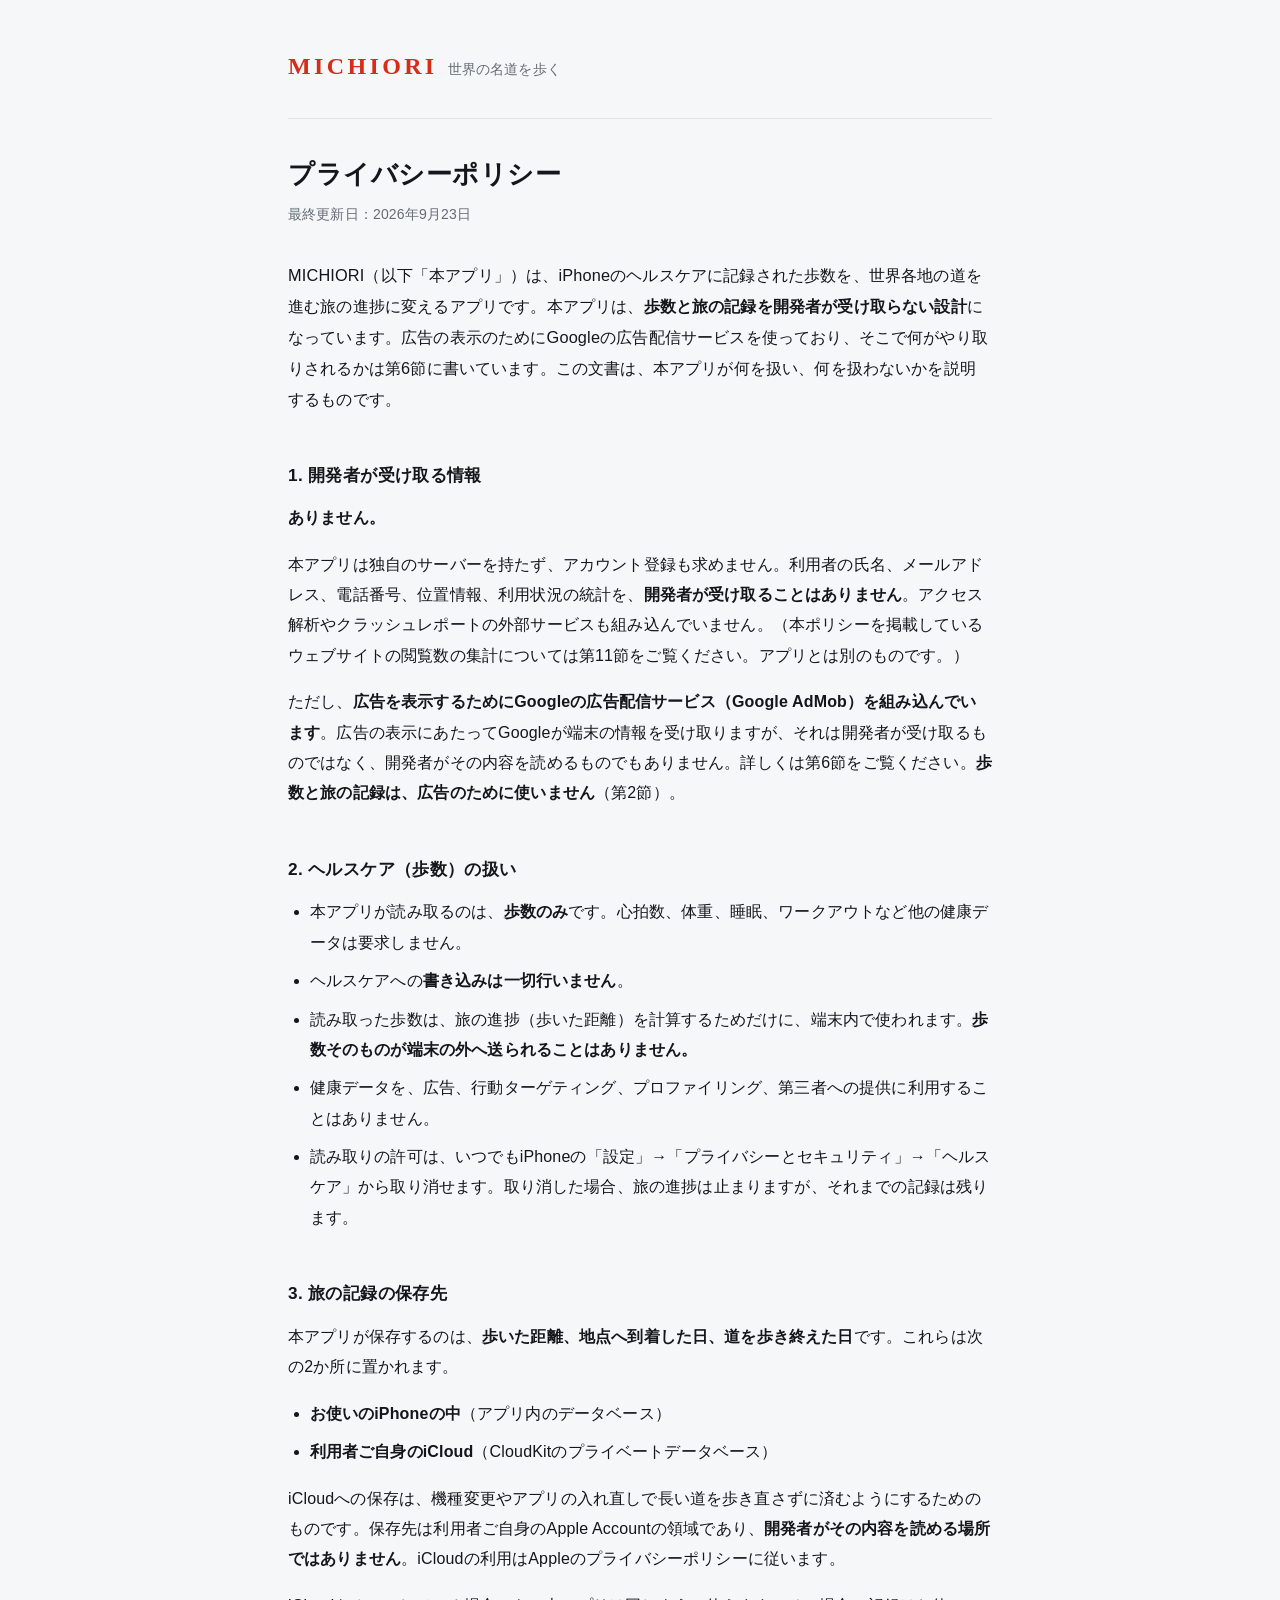
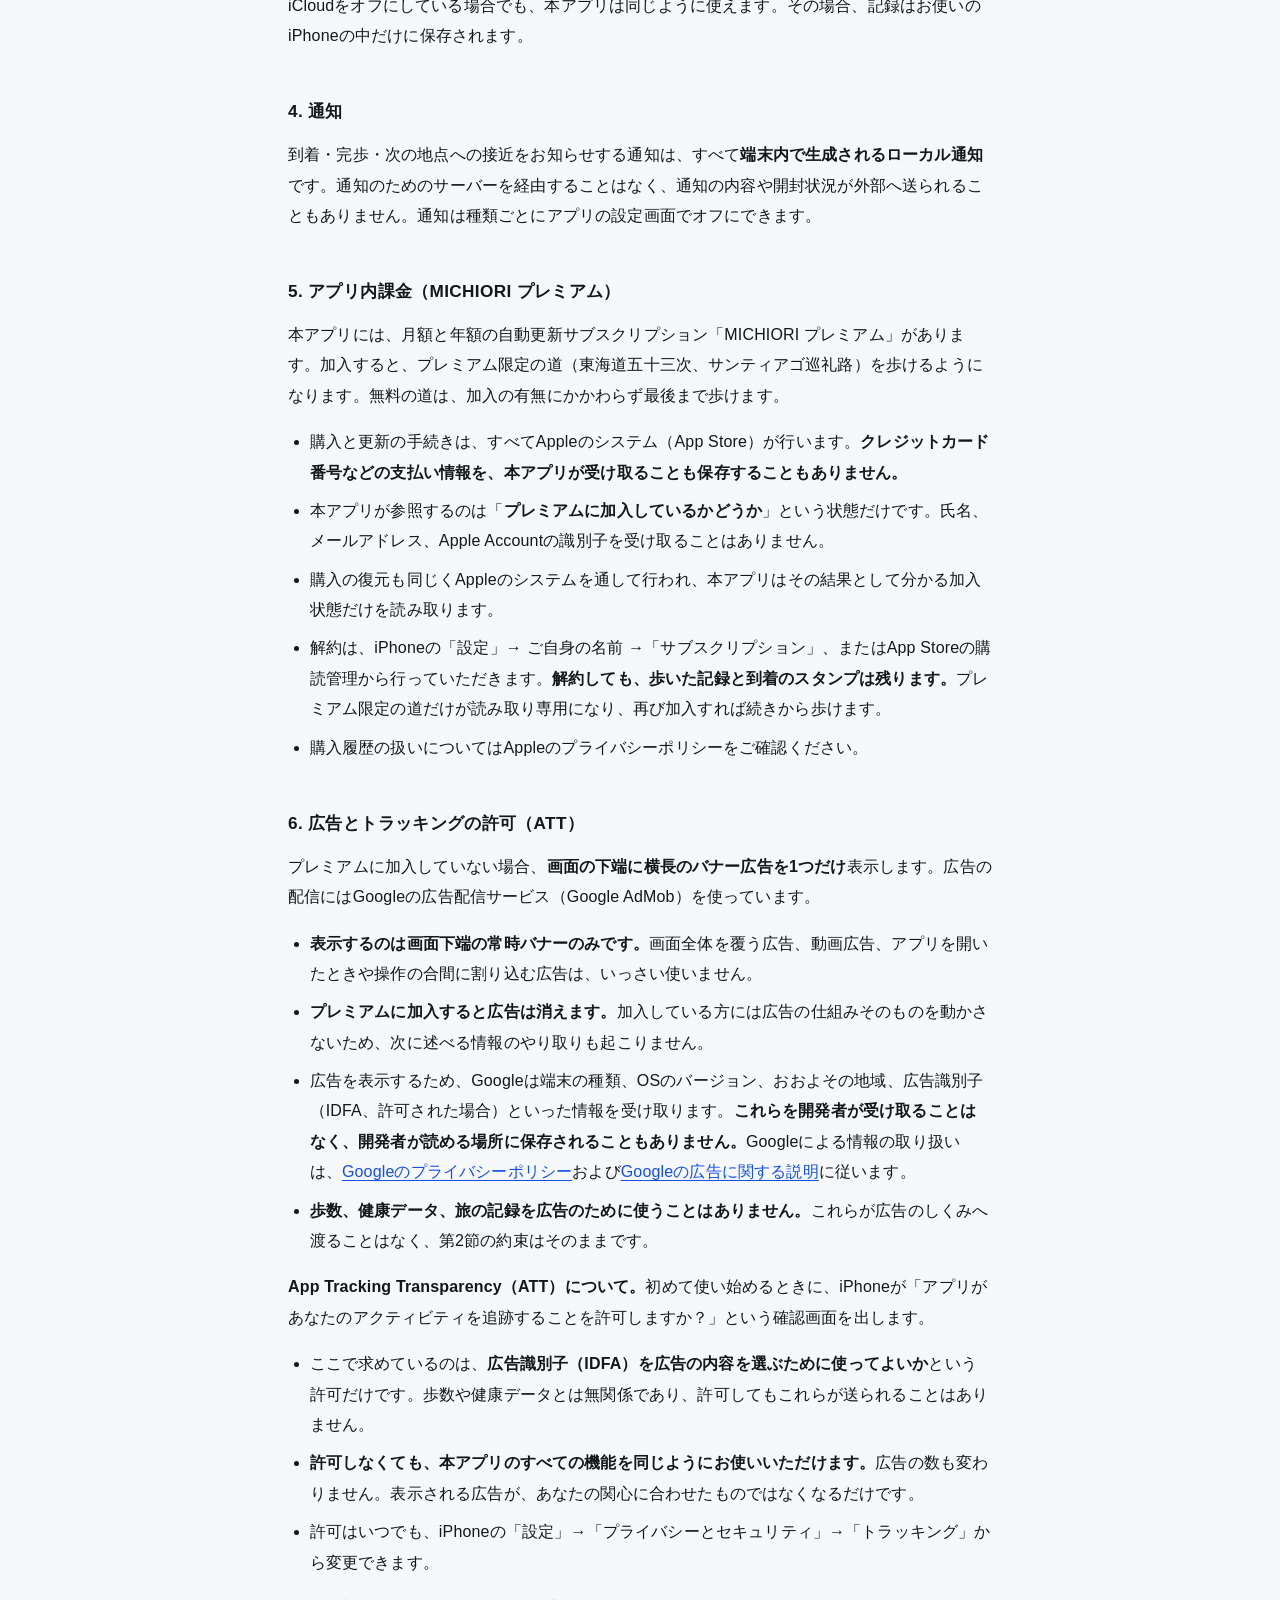
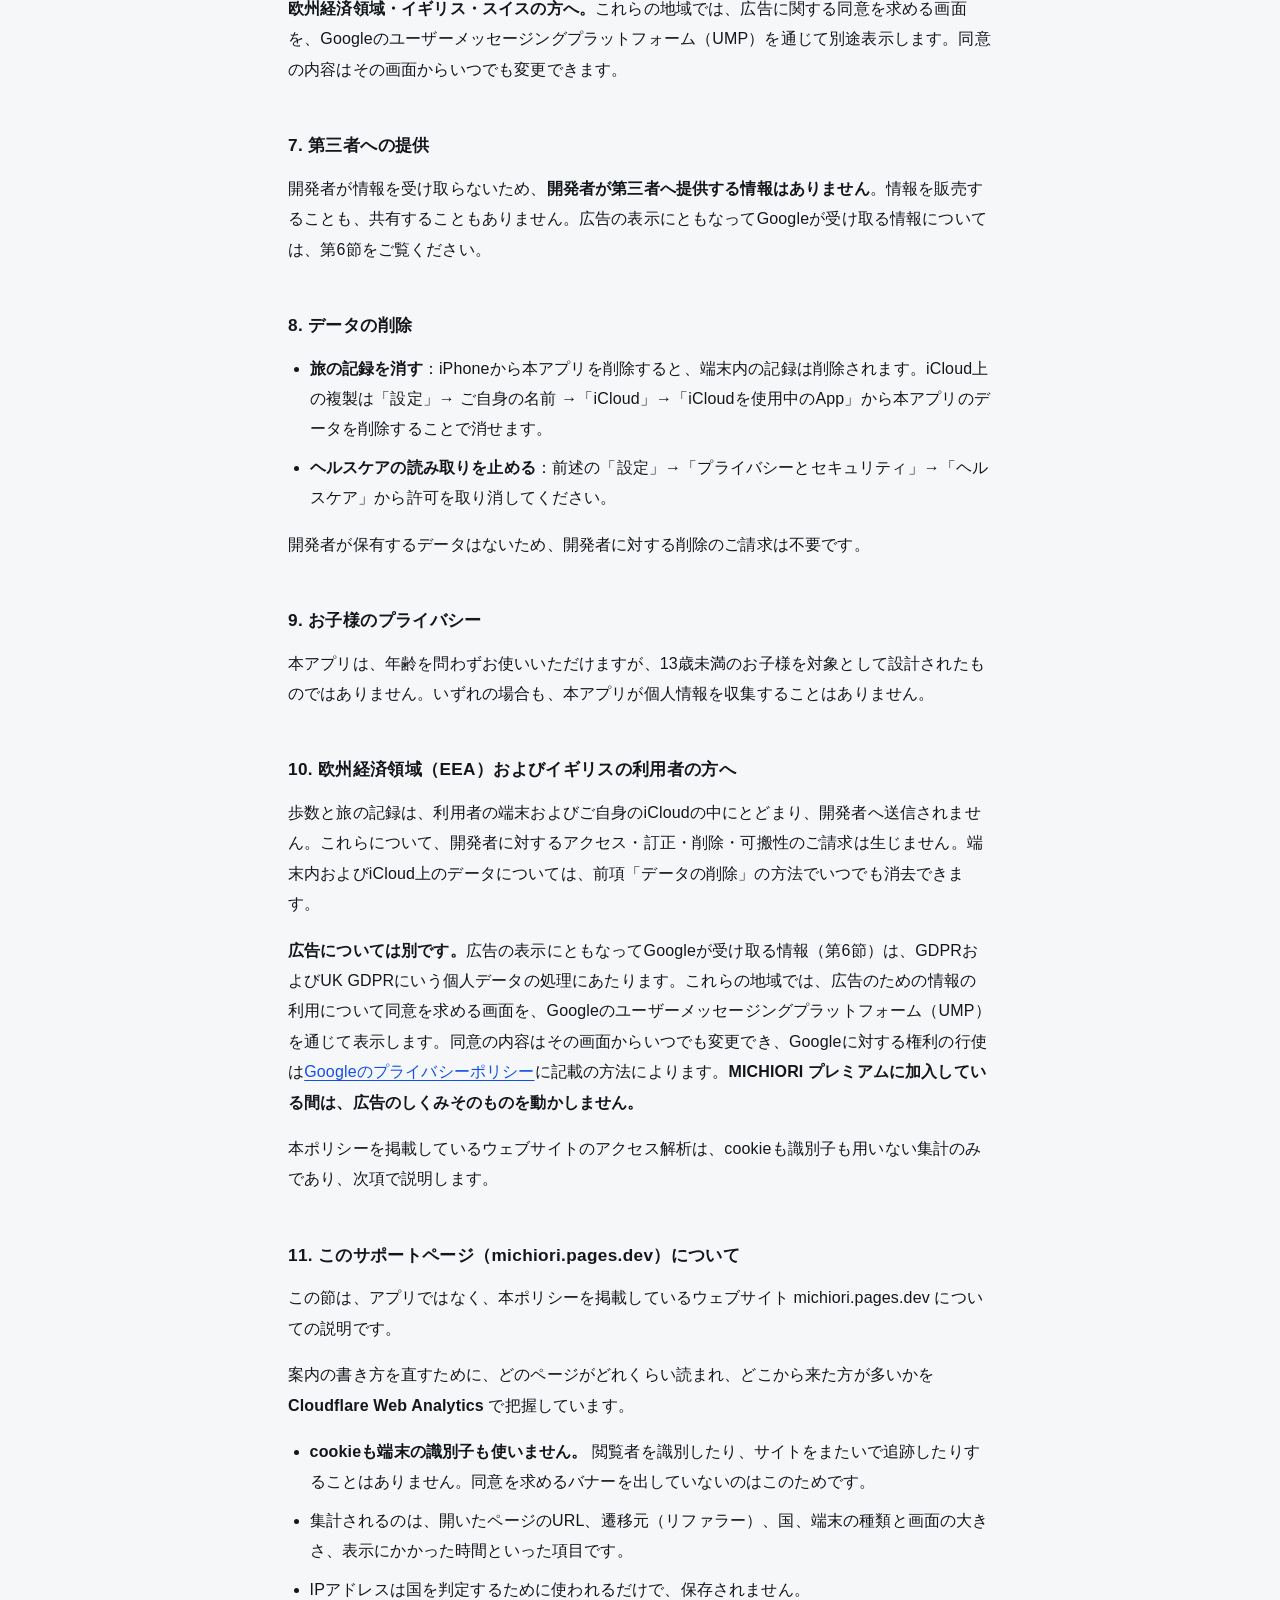
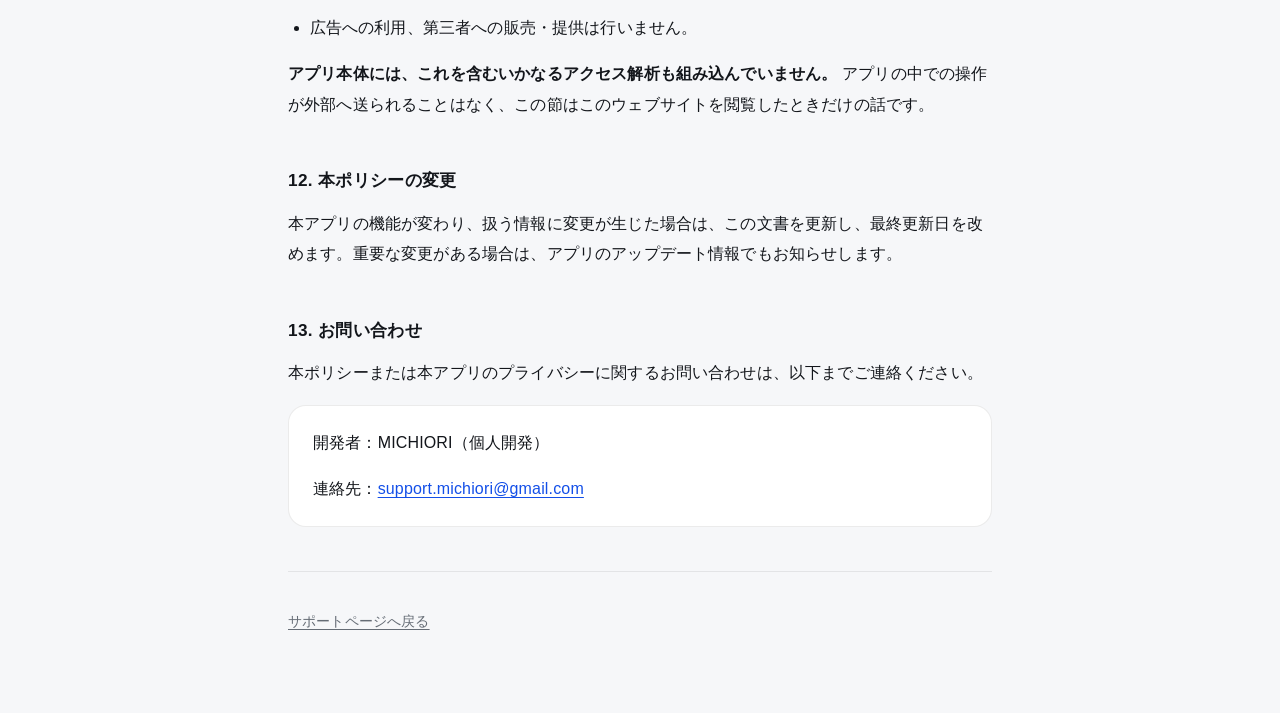
==== commit 81e6aecd: "docs: 公開サイトを広告のある版へ揃える privacy-policy.html を docs/privacy-policy.md の2026-09-23版へ同期する。 広告とATTの第6節を新設" ====
--- a/privacy-policy.html
+++ b/privacy-policy.html
@@ -25,16 +25,19 @@
 
       <main>
         <h1>プライバシーポリシー</h1>
-        <p class="updated">最終更新日：2026年9月21日</p>
+        <p class="updated">最終更新日：2026年9月23日</p>
 
         <p class="lead">
-          MICHIORI（以下「本アプリ」）は、iPhoneのヘルスケアに記録された歩数を、世界各地の道を進む旅の進捗に変えるアプリです。本アプリは、利用者の情報を開発者が受け取らない設計になっています。この文書は、本アプリが何を扱い、何を扱わないかを説明するものです。
-        </p>
-
-        <h2>1. 開発者が収集する情報</h2>
+          MICHIORI（以下「本アプリ」）は、iPhoneのヘルスケアに記録された歩数を、世界各地の道を進む旅の進捗に変えるアプリです。本アプリは、<strong>歩数と旅の記録を開発者が受け取らない設計</strong>になっています。広告の表示のためにGoogleの広告配信サービスを使っており、そこで何がやり取りされるかは第6節に書いています。この文書は、本アプリが何を扱い、何を扱わないかを説明するものです。
+        </p>
+
+        <h2>1. 開発者が受け取る情報</h2>
         <p><strong>ありません。</strong></p>
         <p>
-          本アプリは独自のサーバーを持たず、アカウント登録も求めません。利用者の氏名、メールアドレス、電話番号、位置情報、端末の識別子、利用状況の統計を、開発者が受け取ることはありません。広告ネットワーク、アクセス解析、クラッシュレポートの外部サービスも組み込んでいません。（本ポリシーを掲載しているウェブサイトの閲覧数の集計については第10節をご覧ください。アプリとは別のものです。）
+          本アプリは独自のサーバーを持たず、アカウント登録も求めません。利用者の氏名、メールアドレス、電話番号、位置情報、利用状況の統計を、<strong>開発者が受け取ることはありません</strong>。アクセス解析やクラッシュレポートの外部サービスも組み込んでいません。（本ポリシーを掲載しているウェブサイトの閲覧数の集計については第11節をご覧ください。アプリとは別のものです。）
+        </p>
+        <p>
+          ただし、<strong>広告を表示するためにGoogleの広告配信サービス（Google AdMob）を組み込んでいます</strong>。広告の表示にあたってGoogleが端末の情報を受け取りますが、それは開発者が受け取るものではなく、開発者がその内容を読めるものでもありません。詳しくは第6節をご覧ください。<strong>歩数と旅の記録は、広告のために使いません</strong>（第2節）。
         </p>
 
         <h2>2. ヘルスケア（歩数）の扱い</h2>
@@ -84,12 +87,48 @@
           <li>購入履歴の扱いについてはAppleのプライバシーポリシーをご確認ください。</li>
         </ul>
 
-        <h2>6. 第三者への提供</h2>
-        <p>
-          前述のとおり開発者が情報を受け取らないため、<strong>第三者へ提供する情報はありません</strong>。情報を販売することも、共有することもありません。
-        </p>
-
-        <h2>7. データの削除</h2>
+        <h2>6. 広告とトラッキングの許可（ATT）</h2>
+        <p>
+          プレミアムに加入していない場合、<strong>画面の下端に横長のバナー広告を1つだけ</strong>表示します。広告の配信にはGoogleの広告配信サービス（Google AdMob）を使っています。
+        </p>
+        <ul>
+          <li>
+            <strong>表示するのは画面下端の常時バナーのみです。</strong>画面全体を覆う広告、動画広告、アプリを開いたときや操作の合間に割り込む広告は、いっさい使いません。
+          </li>
+          <li>
+            <strong>プレミアムに加入すると広告は消えます。</strong>加入している方には広告の仕組みそのものを動かさないため、次に述べる情報のやり取りも起こりません。
+          </li>
+          <li>
+            広告を表示するため、Googleは端末の種類、OSのバージョン、おおよその地域、広告識別子（IDFA、許可された場合）といった情報を受け取ります。<strong>これらを開発者が受け取ることはなく、開発者が読める場所に保存されることもありません。</strong>Googleによる情報の取り扱いは、<a href="https://policies.google.com/privacy">Googleのプライバシーポリシー</a>および<a href="https://policies.google.com/technologies/partner-sites">Googleの広告に関する説明</a>に従います。
+          </li>
+          <li>
+            <strong>歩数、健康データ、旅の記録を広告のために使うことはありません。</strong>これらが広告のしくみへ渡ることはなく、第2節の約束はそのままです。
+          </li>
+        </ul>
+        <p>
+          <strong>App Tracking Transparency（ATT）について。</strong>初めて使い始めるときに、iPhoneが「アプリがあなたのアクティビティを追跡することを許可しますか？」という確認画面を出します。
+        </p>
+        <ul>
+          <li>
+            ここで求めているのは、<strong>広告識別子（IDFA）を広告の内容を選ぶために使ってよいか</strong>という許可だけです。歩数や健康データとは無関係であり、許可してもこれらが送られることはありません。
+          </li>
+          <li>
+            <strong>許可しなくても、本アプリのすべての機能を同じようにお使いいただけます。</strong>広告の数も変わりません。表示される広告が、あなたの関心に合わせたものではなくなるだけです。
+          </li>
+          <li>
+            許可はいつでも、iPhoneの「設定」→「プライバシーとセキュリティ」→「トラッキング」から変更できます。
+          </li>
+        </ul>
+        <p>
+          <strong>欧州経済領域・イギリス・スイスの方へ。</strong>これらの地域では、広告に関する同意を求める画面を、Googleのユーザーメッセージングプラットフォーム（UMP）を通じて別途表示します。同意の内容はその画面からいつでも変更できます。
+        </p>
+
+        <h2>7. 第三者への提供</h2>
+        <p>
+          開発者が情報を受け取らないため、<strong>開発者が第三者へ提供する情報はありません</strong>。情報を販売することも、共有することもありません。広告の表示にともなってGoogleが受け取る情報については、第6節をご覧ください。
+        </p>
+
+        <h2>8. データの削除</h2>
         <ul>
           <li>
             <strong>旅の記録を消す</strong>：iPhoneから本アプリを削除すると、端末内の記録は削除されます。iCloud上の複製は「設定」→ ご自身の名前 →「iCloud」→「iCloudを使用中のApp」から本アプリのデータを削除することで消せます。
@@ -100,17 +139,23 @@
         </ul>
         <p>開発者が保有するデータはないため、開発者に対する削除のご請求は不要です。</p>
 
-        <h2>8. お子様のプライバシー</h2>
+        <h2>9. お子様のプライバシー</h2>
         <p>
           本アプリは、年齢を問わずお使いいただけますが、13歳未満のお子様を対象として設計されたものではありません。いずれの場合も、本アプリが個人情報を収集することはありません。
         </p>
 
-        <h2>9. 欧州経済領域（EEA）およびイギリスの利用者の方へ</h2>
-        <p>
-          本アプリは、GDPRおよびUK GDPRにいう個人データの処理を、開発者として行っていません。歩数と旅の記録は利用者の端末およびご自身のiCloudの中にとどまり、開発者へ送信されないためです。したがって、開発者に対するアクセス・訂正・削除・可搬性のご請求は生じません。端末内およびiCloud上のデータについては、前項「データの削除」の方法でいつでも消去できます。本ポリシーを掲載しているウェブサイトのアクセス解析は、cookieも識別子も用いない集計のみであり、次項で説明します。
-        </p>
-
-        <h2>10. このサポートページ（michiori.pages.dev）について</h2>
+        <h2>10. 欧州経済領域（EEA）およびイギリスの利用者の方へ</h2>
+        <p>
+          歩数と旅の記録は、利用者の端末およびご自身のiCloudの中にとどまり、開発者へ送信されません。これらについて、開発者に対するアクセス・訂正・削除・可搬性のご請求は生じません。端末内およびiCloud上のデータについては、前項「データの削除」の方法でいつでも消去できます。
+        </p>
+        <p>
+          <strong>広告については別です。</strong>広告の表示にともなってGoogleが受け取る情報（第6節）は、GDPRおよびUK GDPRにいう個人データの処理にあたります。これらの地域では、広告のための情報の利用について同意を求める画面を、Googleのユーザーメッセージングプラットフォーム（UMP）を通じて表示します。同意の内容はその画面からいつでも変更でき、Googleに対する権利の行使は<a href="https://policies.google.com/privacy">Googleのプライバシーポリシー</a>に記載の方法によります。<strong>MICHIORI プレミアムに加入している間は、広告のしくみそのものを動かしません。</strong>
+        </p>
+        <p>
+          本ポリシーを掲載しているウェブサイトのアクセス解析は、cookieも識別子も用いない集計のみであり、次項で説明します。
+        </p>
+
+        <h2>11. このサポートページ（michiori.pages.dev）について</h2>
         <p>
           この節は、アプリではなく、本ポリシーを掲載しているウェブサイト
           michiori.pages.dev についての説明です。
@@ -135,12 +180,12 @@
           アプリの中での操作が外部へ送られることはなく、この節はこのウェブサイトを閲覧したときだけの話です。
         </p>
 
-        <h2>11. 本ポリシーの変更</h2>
+        <h2>12. 本ポリシーの変更</h2>
         <p>
           本アプリの機能が変わり、扱う情報に変更が生じた場合は、この文書を更新し、最終更新日を改めます。重要な変更がある場合は、アプリのアップデート情報でもお知らせします。
         </p>
 
-        <h2>12. お問い合わせ</h2>
+        <h2>13. お問い合わせ</h2>
         <p>本ポリシーまたは本アプリのプライバシーに関するお問い合わせは、以下までご連絡ください。</p>
         <div class="card">
           <p>開発者：MICHIORI（個人開発）</p>
